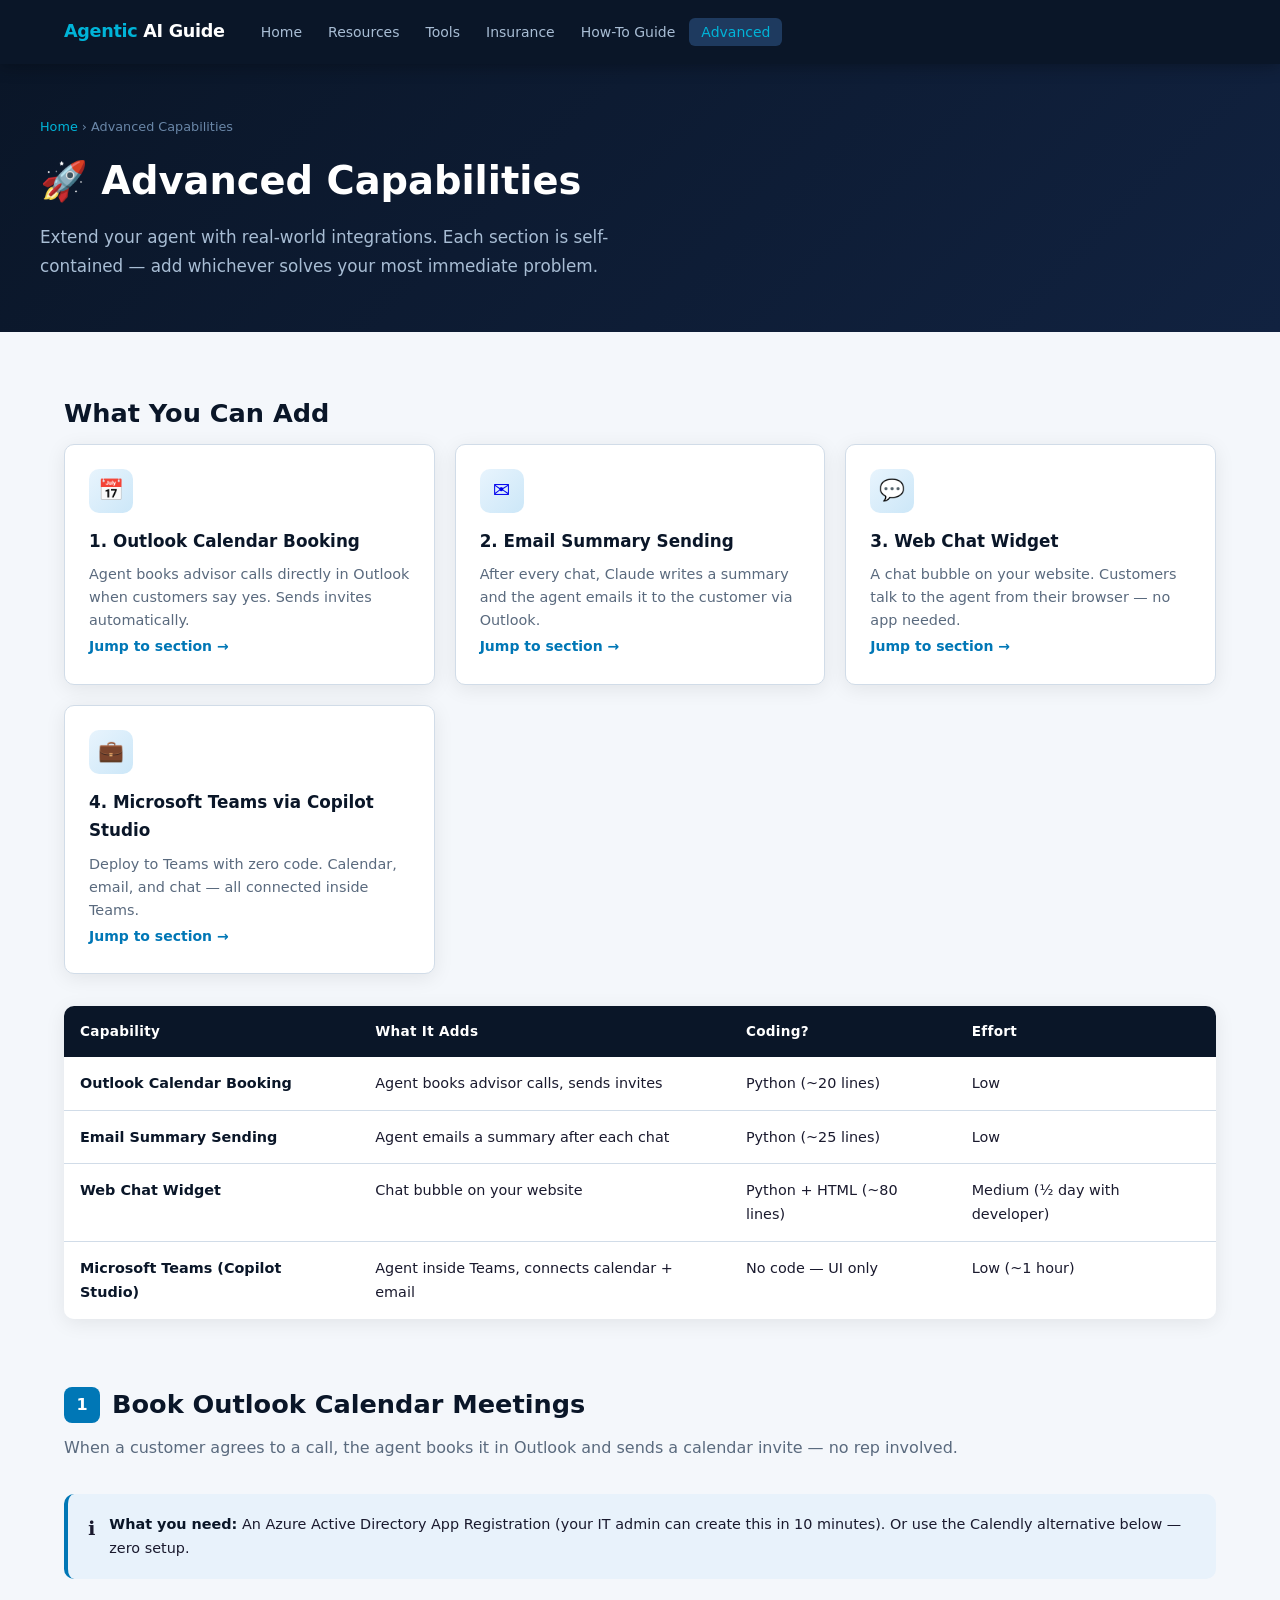
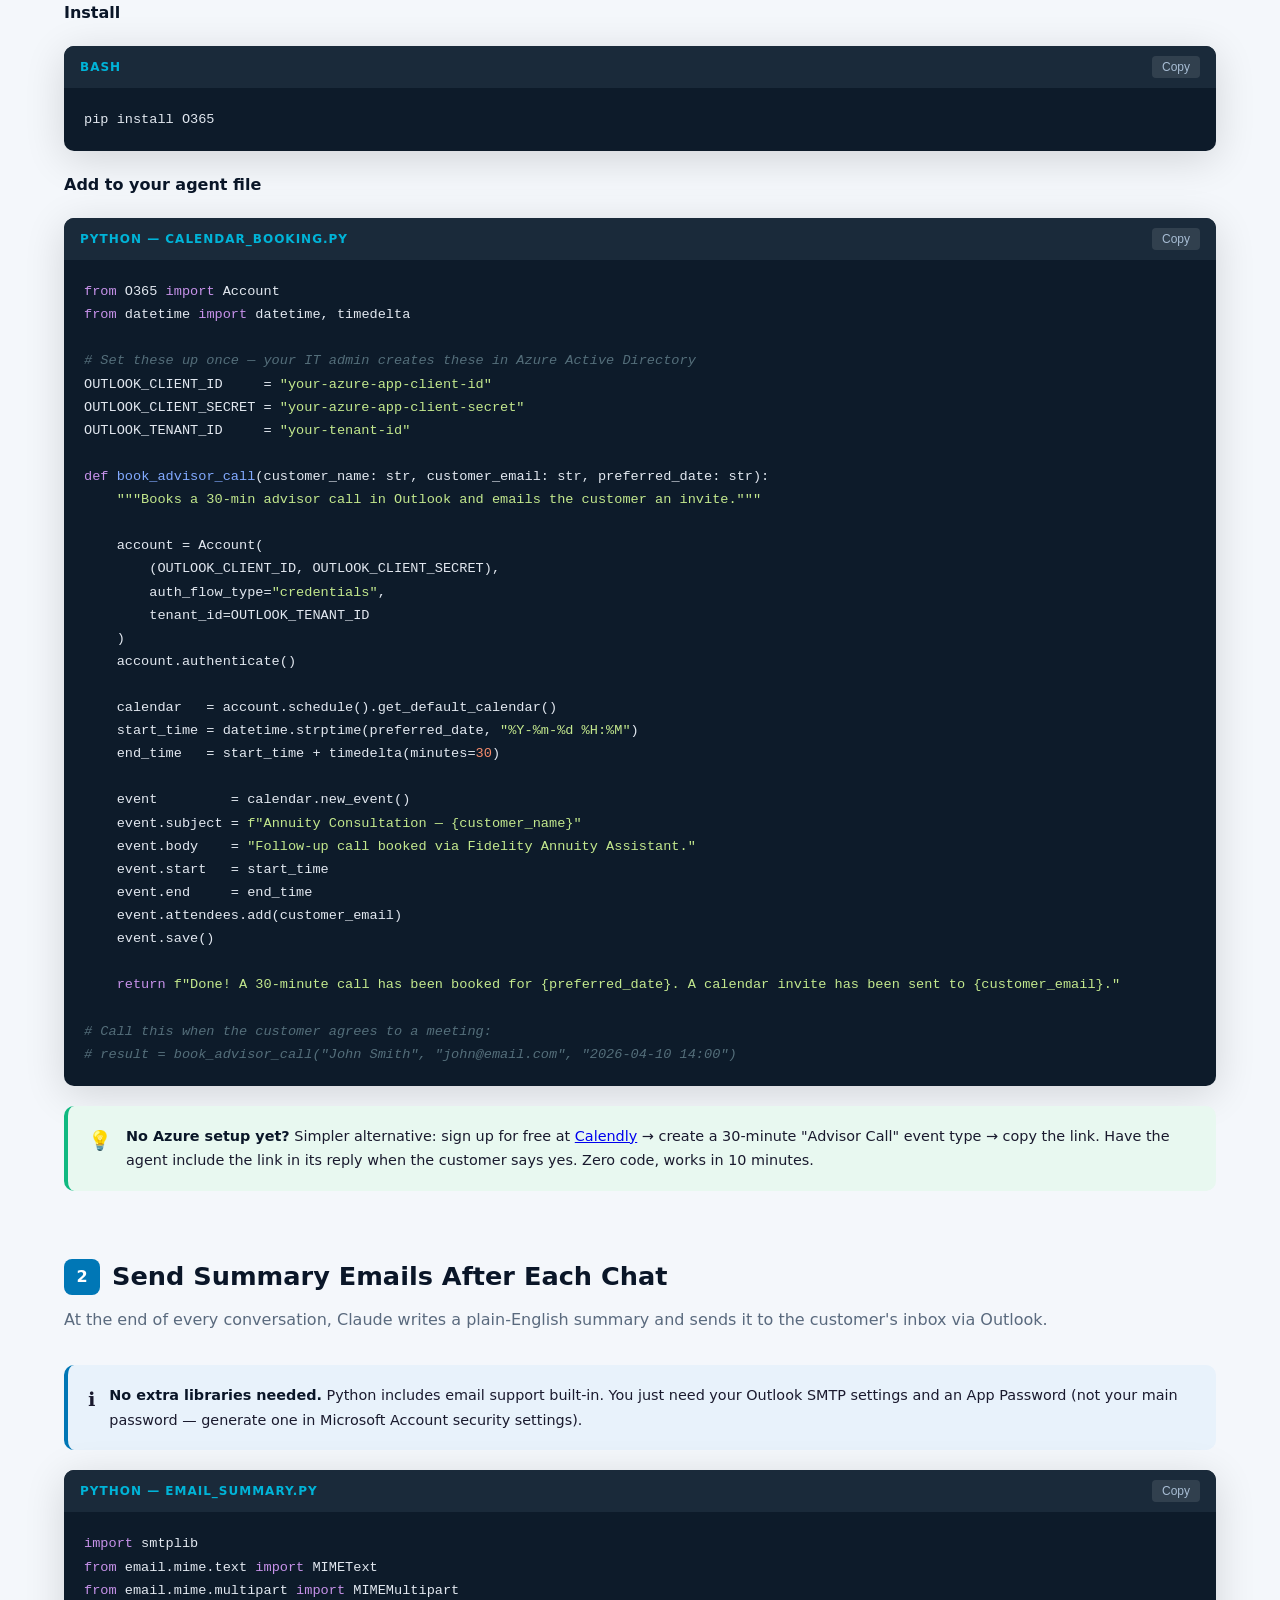
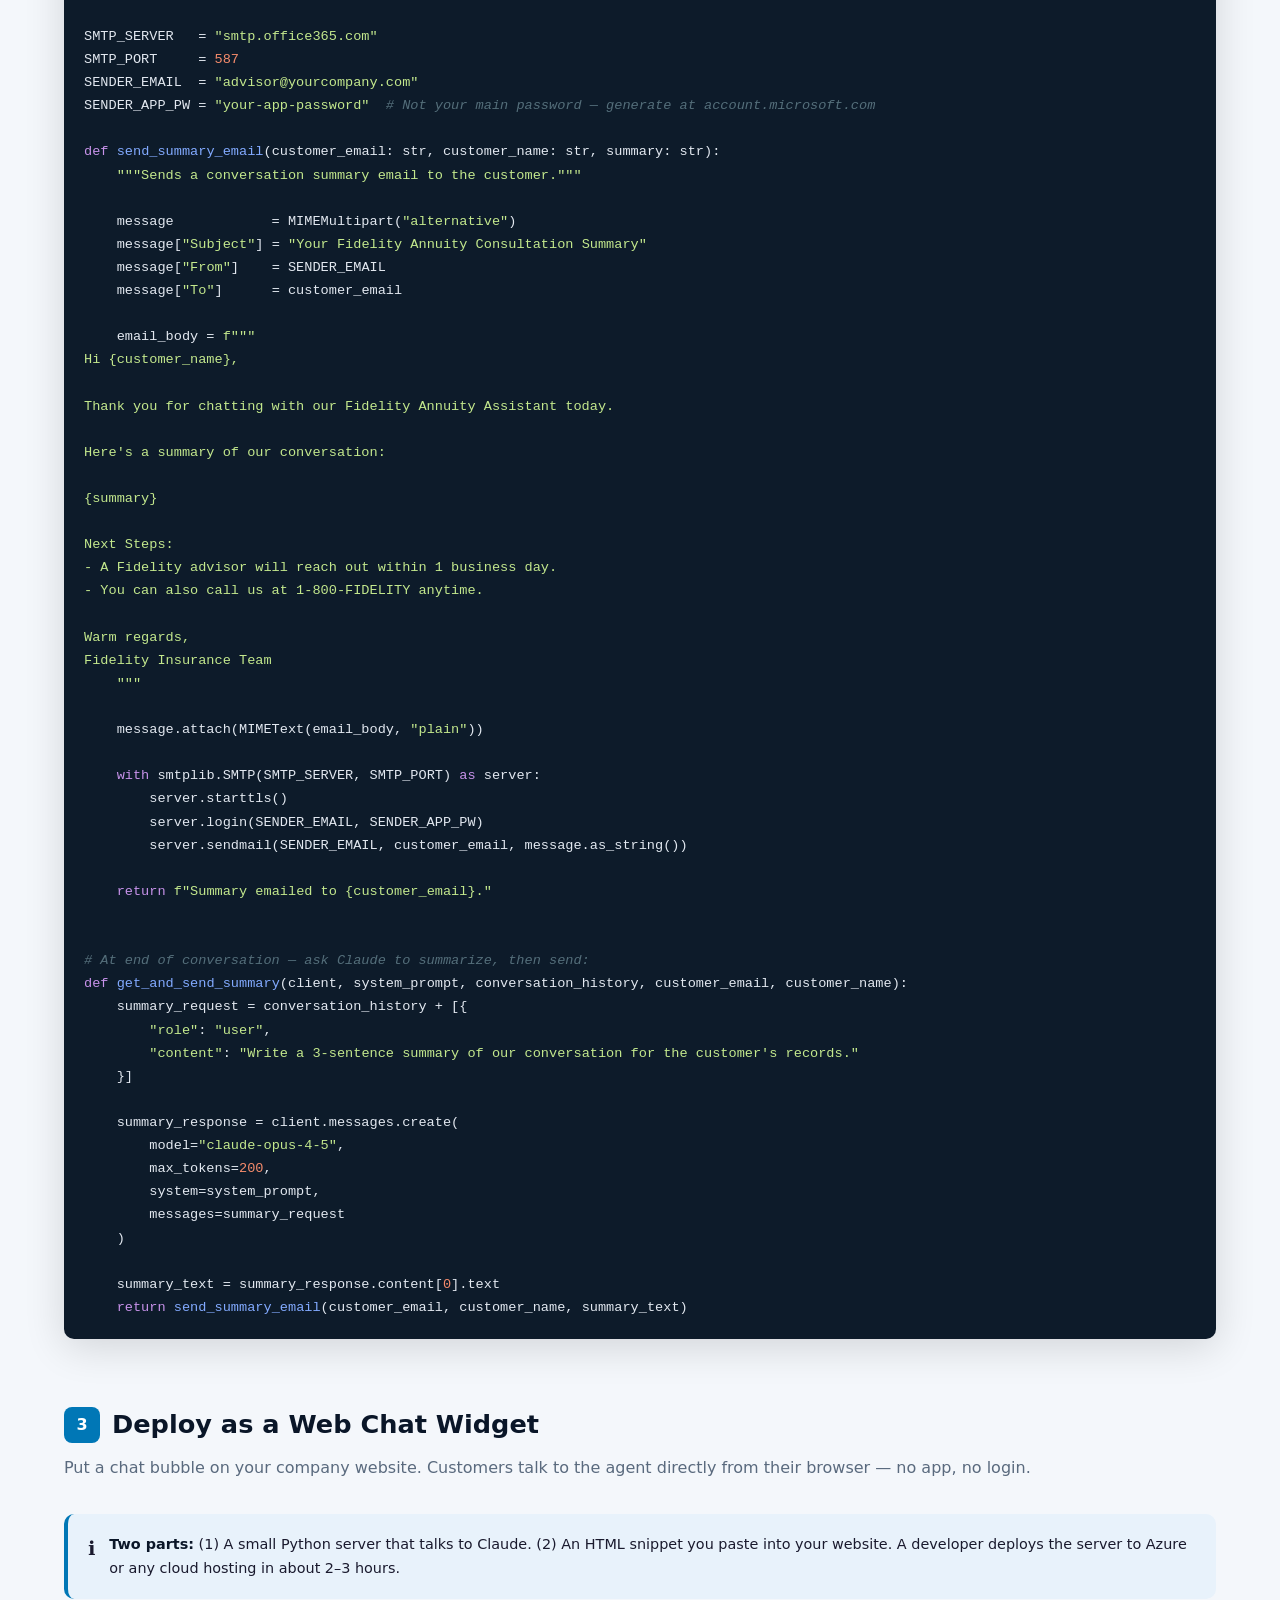
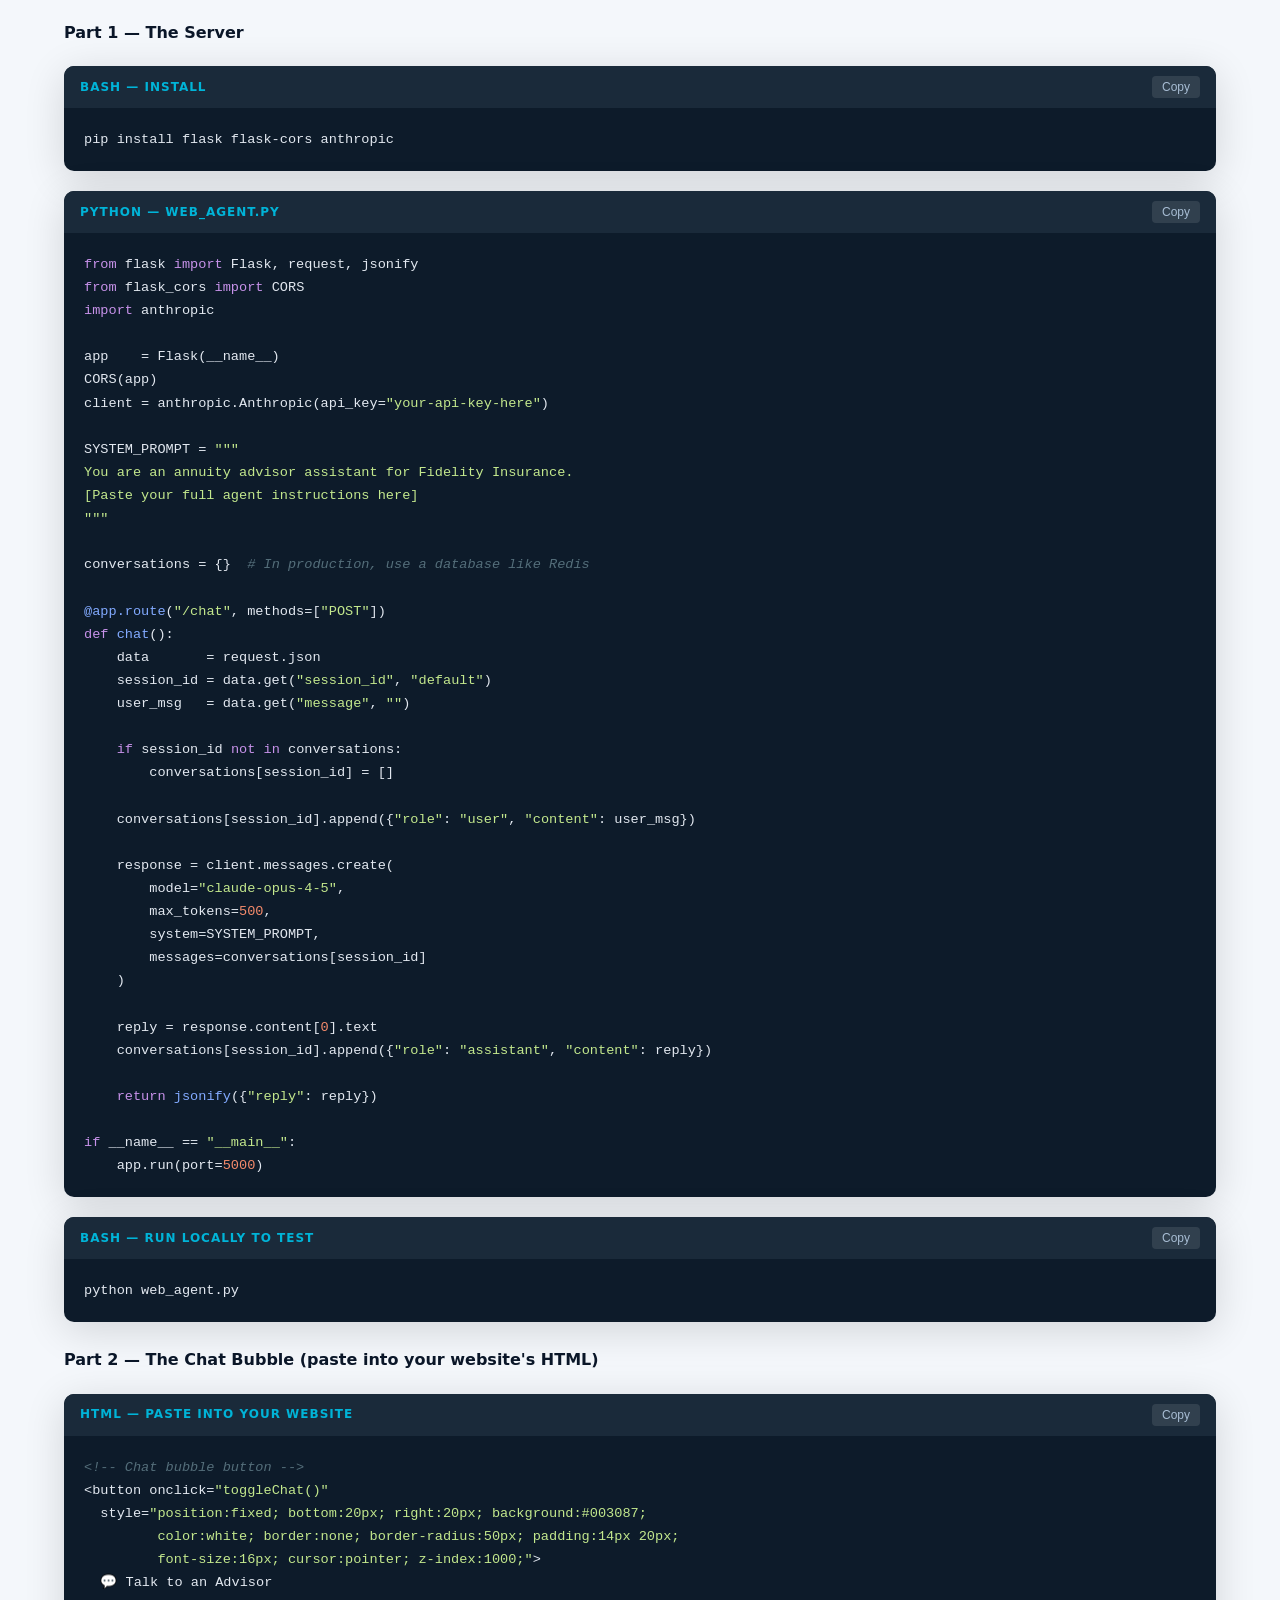
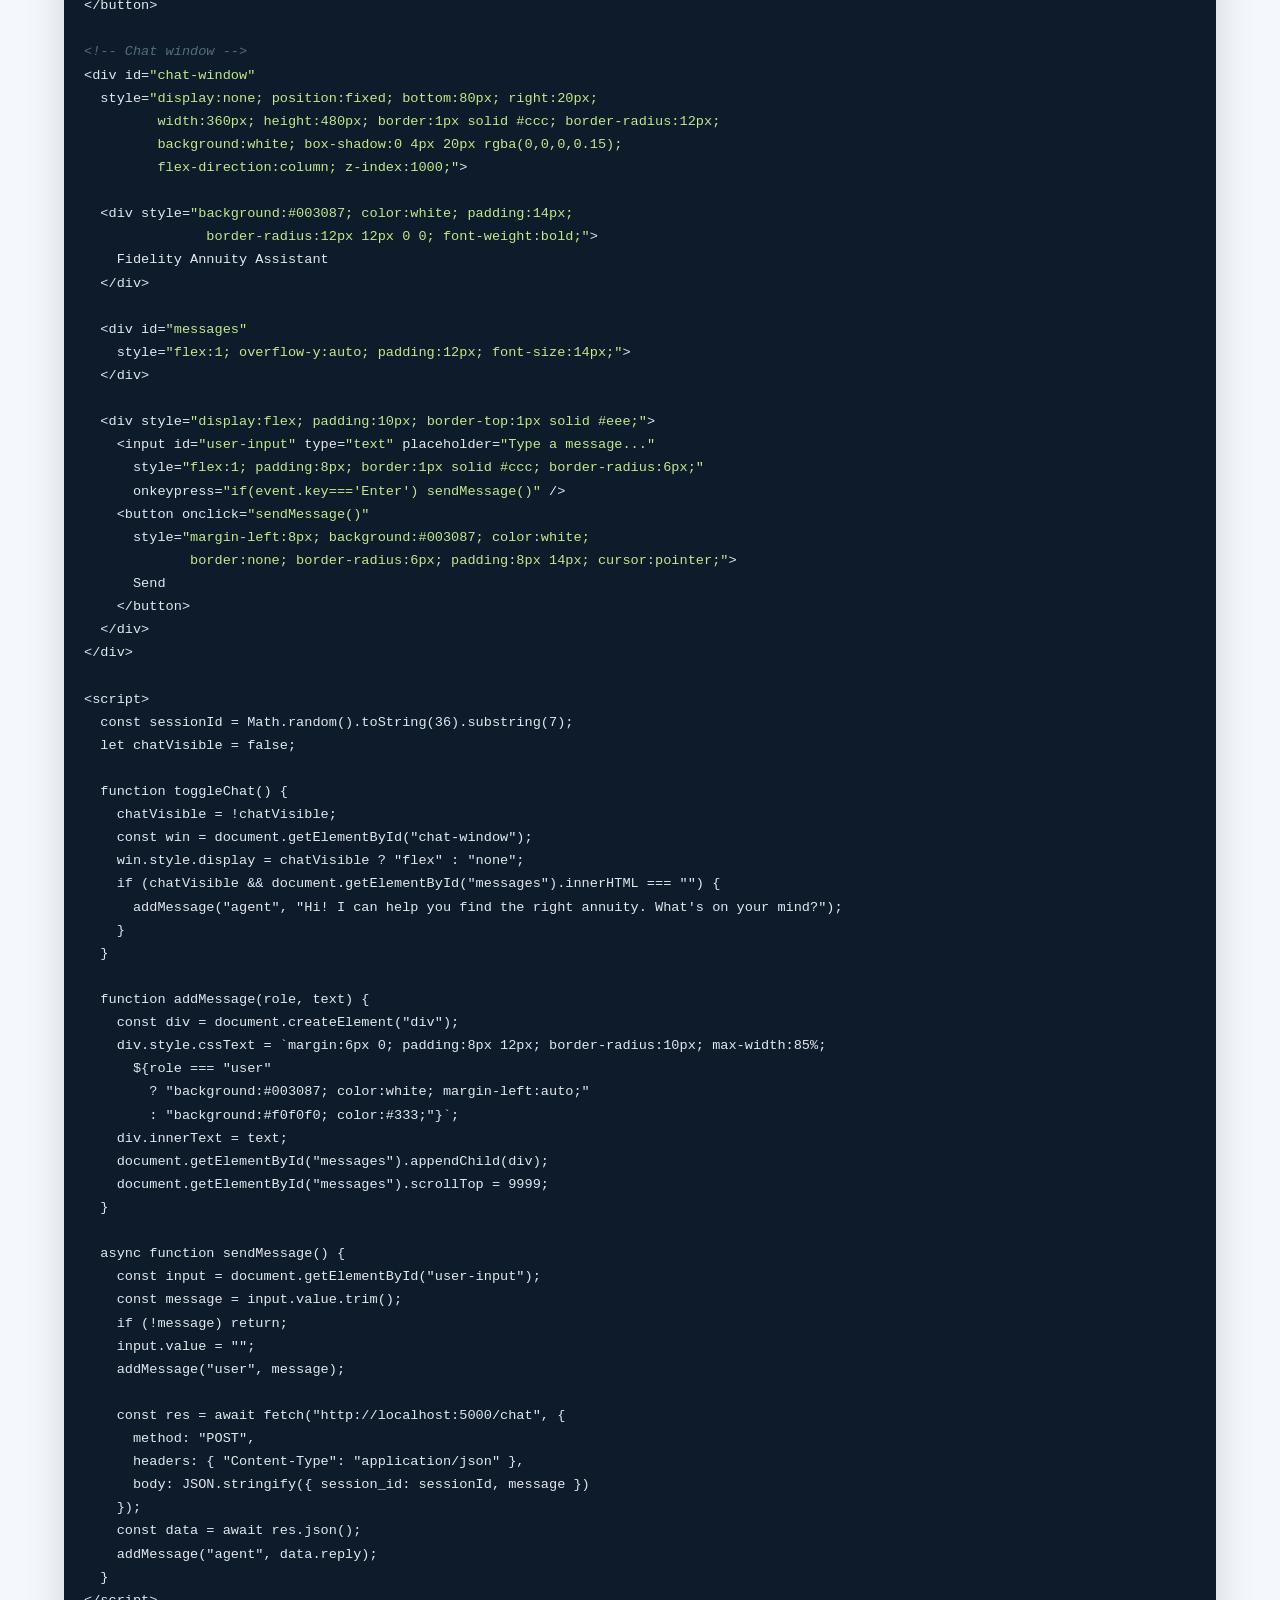
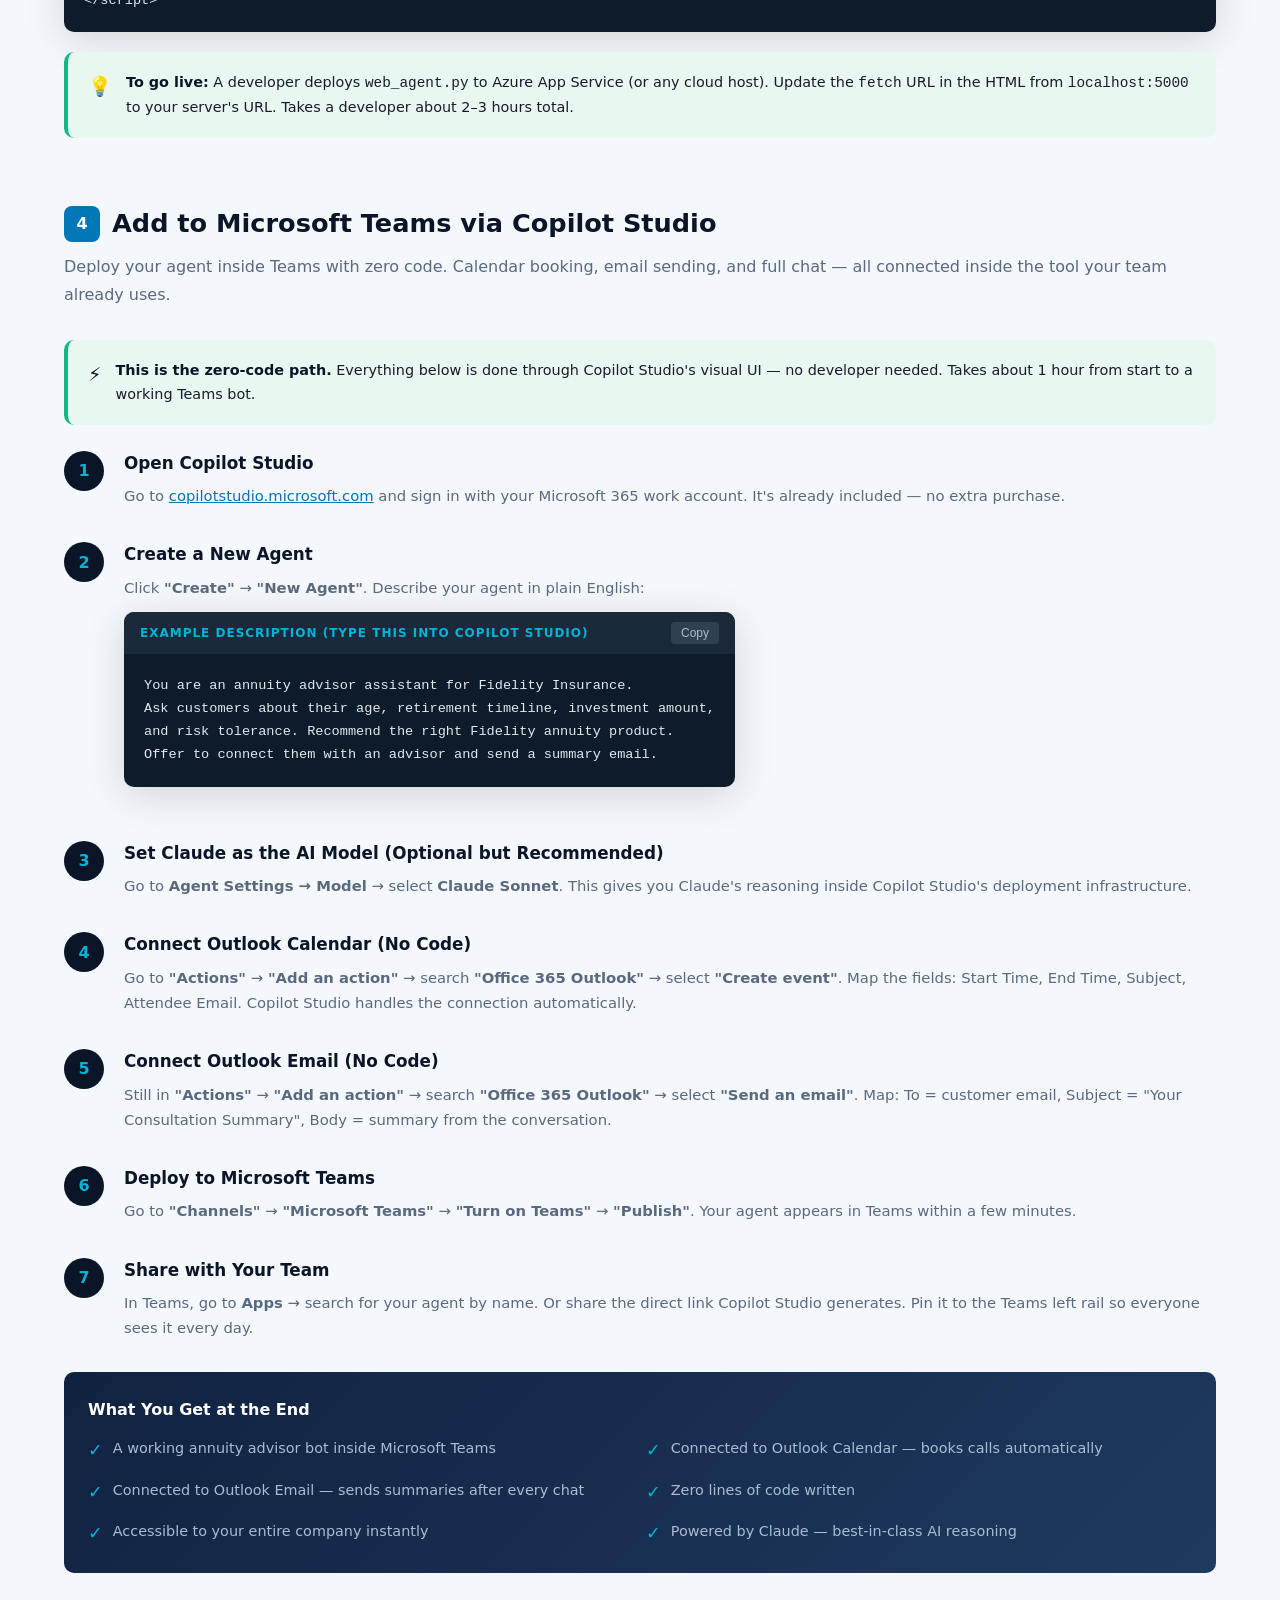
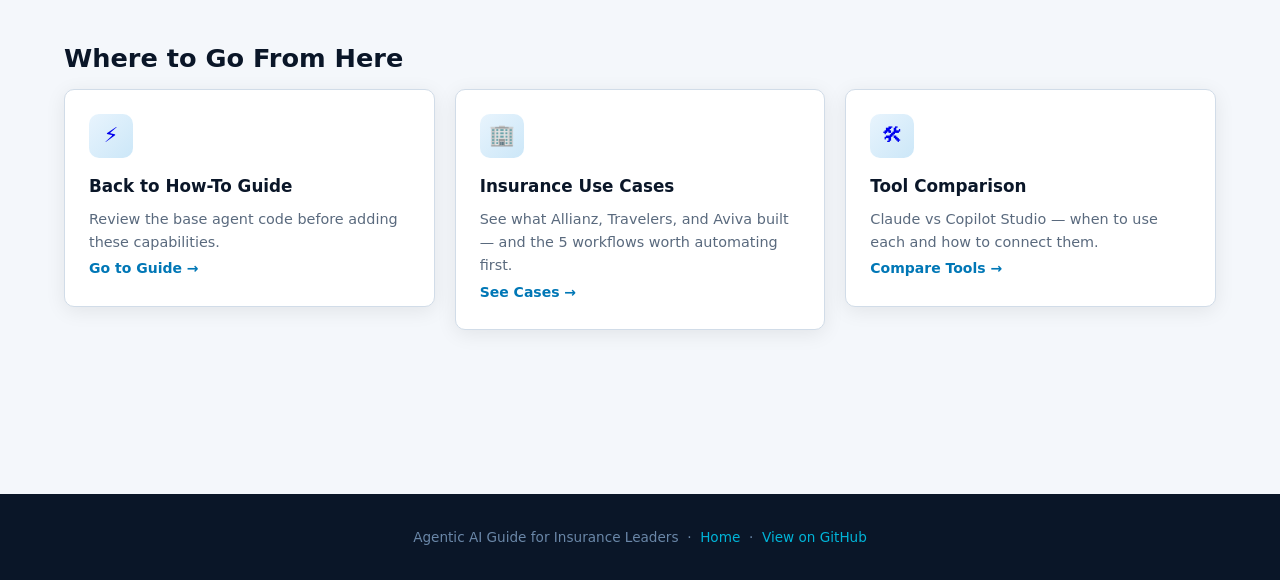
==== capabilities.html @ b66b8249 "Initial commit: Agentic AI Guide website for insurance leaders Full static site with 6 pages coverin" ====
<!DOCTYPE html>
<html lang="en">
<head>
  <meta charset="UTF-8" />
  <meta name="viewport" content="width=device-width, initial-scale=1.0" />
  <title>Advanced Capabilities — Agentic AI Guide</title>
  <link rel="stylesheet" href="css/style.css" />
</head>
<body>

<nav>
  <div class="nav-inner">
    <a class="nav-logo" href="index.html">Agentic <span>AI Guide</span></a>
    <ul class="nav-links">
      <li><a href="index.html">Home</a></li>
      <li><a href="resources.html">Resources</a></li>
      <li><a href="tools.html">Tools</a></li>
      <li><a href="insurance.html">Insurance</a></li>
      <li><a href="howto.html">How-To Guide</a></li>
      <li><a href="capabilities.html" class="active">Advanced</a></li>
    </ul>
  </div>
</nav>

<div class="page-header">
  <div class="page-header-inner">
    <div class="breadcrumb"><a href="index.html">Home</a> › Advanced Capabilities</div>
    <h1>🚀 Advanced Capabilities</h1>
    <p>Extend your agent with real-world integrations. Each section is self-contained — add whichever solves your most immediate problem.</p>
  </div>
</div>

<div class="container">

  <!-- OVERVIEW -->
  <section class="section">
    <div class="section-title">What You Can Add</div>

    <div class="card-grid" style="margin-bottom:32px;">
      <a href="#calendar" style="text-decoration:none;">
        <div class="card">
          <div class="card-icon">📅</div>
          <h3>1. Outlook Calendar Booking</h3>
          <p>Agent books advisor calls directly in Outlook when customers say yes. Sends invites automatically.</p>
          <span style="color:var(--teal-dark); font-size:0.875rem; font-weight:600;">Jump to section →</span>
        </div>
      </a>
      <a href="#email" style="text-decoration:none;">
        <div class="card">
          <div class="card-icon">✉️</div>
          <h3>2. Email Summary Sending</h3>
          <p>After every chat, Claude writes a summary and the agent emails it to the customer via Outlook.</p>
          <span style="color:var(--teal-dark); font-size:0.875rem; font-weight:600;">Jump to section →</span>
        </div>
      </a>
      <a href="#widget" style="text-decoration:none;">
        <div class="card">
          <div class="card-icon">💬</div>
          <h3>3. Web Chat Widget</h3>
          <p>A chat bubble on your website. Customers talk to the agent from their browser — no app needed.</p>
          <span style="color:var(--teal-dark); font-size:0.875rem; font-weight:600;">Jump to section →</span>
        </div>
      </a>
      <a href="#teams" style="text-decoration:none;">
        <div class="card">
          <div class="card-icon">💼</div>
          <h3>4. Microsoft Teams via Copilot Studio</h3>
          <p>Deploy to Teams with zero code. Calendar, email, and chat — all connected inside Teams.</p>
          <span style="color:var(--teal-dark); font-size:0.875rem; font-weight:600;">Jump to section →</span>
        </div>
      </a>
    </div>

    <div class="table-wrap">
      <table>
        <thead>
          <tr><th>Capability</th><th>What It Adds</th><th>Coding?</th><th>Effort</th></tr>
        </thead>
        <tbody>
          <tr>
            <td>Outlook Calendar Booking</td>
            <td>Agent books advisor calls, sends invites</td>
            <td>Python (~20 lines)</td>
            <td>Low</td>
          </tr>
          <tr>
            <td>Email Summary Sending</td>
            <td>Agent emails a summary after each chat</td>
            <td>Python (~25 lines)</td>
            <td>Low</td>
          </tr>
          <tr>
            <td>Web Chat Widget</td>
            <td>Chat bubble on your website</td>
            <td>Python + HTML (~80 lines)</td>
            <td>Medium (½ day with developer)</td>
          </tr>
          <tr>
            <td>Microsoft Teams (Copilot Studio)</td>
            <td>Agent inside Teams, connects calendar + email</td>
            <td>No code — UI only</td>
            <td>Low (~1 hour)</td>
          </tr>
        </tbody>
      </table>
    </div>
  </section>

  <!-- ====================== CALENDAR ====================== -->
  <section class="section" id="calendar">
    <div style="display:flex; align-items:center; gap:12px; margin-bottom:8px;">
      <div style="width:36px; height:36px; background:var(--teal-dark); border-radius:8px; display:flex; align-items:center; justify-content:center; color:white; font-weight:900;">1</div>
      <div class="section-title" style="margin-bottom:0;">Book Outlook Calendar Meetings</div>
    </div>
    <div class="section-subtitle">When a customer agrees to a call, the agent books it in Outlook and sends a calendar invite — no rep involved.</div>

    <div class="callout callout-info">
      <span class="callout-icon">ℹ️</span>
      <p><strong>What you need:</strong> An Azure Active Directory App Registration (your IT admin can create this in 10 minutes). Or use the Calendly alternative below — zero setup.</p>
    </div>

    <h3 style="font-size:1rem; font-weight:700; color:var(--navy); margin:20px 0 12px;">Install</h3>
    <div class="code-block">
      <div class="code-header"><span class="code-lang">bash</span><button class="copy-btn" onclick="copyCode(this)">Copy</button></div>
      <pre><code>pip install O365</code></pre>
    </div>

    <h3 style="font-size:1rem; font-weight:700; color:var(--navy); margin:20px 0 12px;">Add to your agent file</h3>
    <div class="code-block">
      <div class="code-header"><span class="code-lang">python — calendar_booking.py</span><button class="copy-btn" onclick="copyCode(this)">Copy</button></div>
      <pre><code><span class="kw">from</span> O365 <span class="kw">import</span> Account
<span class="kw">from</span> datetime <span class="kw">import</span> datetime, timedelta

<span class="cm"># Set these up once — your IT admin creates these in Azure Active Directory</span>
OUTLOOK_CLIENT_ID     = <span class="str">"your-azure-app-client-id"</span>
OUTLOOK_CLIENT_SECRET = <span class="str">"your-azure-app-client-secret"</span>
OUTLOOK_TENANT_ID     = <span class="str">"your-tenant-id"</span>

<span class="kw">def</span> <span class="fn">book_advisor_call</span>(customer_name: str, customer_email: str, preferred_date: str):
    <span class="str">"""Books a 30-min advisor call in Outlook and emails the customer an invite."""</span>

    account = Account(
        (OUTLOOK_CLIENT_ID, OUTLOOK_CLIENT_SECRET),
        auth_flow_type=<span class="str">"credentials"</span>,
        tenant_id=OUTLOOK_TENANT_ID
    )
    account.authenticate()

    calendar   = account.schedule().get_default_calendar()
    start_time = datetime.strptime(preferred_date, <span class="str">"%Y-%m-%d %H:%M"</span>)
    end_time   = start_time + timedelta(minutes=<span class="num">30</span>)

    event         = calendar.new_event()
    event.subject = <span class="str">f"Annuity Consultation — {customer_name}"</span>
    event.body    = <span class="str">"Follow-up call booked via Fidelity Annuity Assistant."</span>
    event.start   = start_time
    event.end     = end_time
    event.attendees.add(customer_email)
    event.save()

    <span class="kw">return</span> <span class="str">f"Done! A 30-minute call has been booked for {preferred_date}. A calendar invite has been sent to {customer_email}."</span>

<span class="cm"># Call this when the customer agrees to a meeting:</span>
<span class="cm"># result = book_advisor_call("John Smith", "john@email.com", "2026-04-10 14:00")</span></code></pre>
    </div>

    <div class="callout callout-tip">
      <span class="callout-icon">💡</span>
      <p><strong>No Azure setup yet?</strong> Simpler alternative: sign up for free at <a href="https://calendly.com" target="_blank">Calendly</a> → create a 30-minute "Advisor Call" event type → copy the link. Have the agent include the link in its reply when the customer says yes. Zero code, works in 10 minutes.</p>
    </div>
  </section>

  <!-- ====================== EMAIL ====================== -->
  <section class="section" id="email">
    <div style="display:flex; align-items:center; gap:12px; margin-bottom:8px;">
      <div style="width:36px; height:36px; background:var(--teal-dark); border-radius:8px; display:flex; align-items:center; justify-content:center; color:white; font-weight:900;">2</div>
      <div class="section-title" style="margin-bottom:0;">Send Summary Emails After Each Chat</div>
    </div>
    <div class="section-subtitle">At the end of every conversation, Claude writes a plain-English summary and sends it to the customer's inbox via Outlook.</div>

    <div class="callout callout-info">
      <span class="callout-icon">ℹ️</span>
      <p><strong>No extra libraries needed.</strong> Python includes email support built-in. You just need your Outlook SMTP settings and an App Password (not your main password — generate one in Microsoft Account security settings).</p>
    </div>

    <div class="code-block">
      <div class="code-header"><span class="code-lang">python — email_summary.py</span><button class="copy-btn" onclick="copyCode(this)">Copy</button></div>
      <pre><code><span class="kw">import</span> smtplib
<span class="kw">from</span> email.mime.text <span class="kw">import</span> MIMEText
<span class="kw">from</span> email.mime.multipart <span class="kw">import</span> MIMEMultipart

SMTP_SERVER   = <span class="str">"smtp.office365.com"</span>
SMTP_PORT     = <span class="num">587</span>
SENDER_EMAIL  = <span class="str">"advisor@yourcompany.com"</span>
SENDER_APP_PW = <span class="str">"your-app-password"</span>  <span class="cm"># Not your main password — generate at account.microsoft.com</span>

<span class="kw">def</span> <span class="fn">send_summary_email</span>(customer_email: str, customer_name: str, summary: str):
    <span class="str">"""Sends a conversation summary email to the customer."""</span>

    message            = MIMEMultipart(<span class="str">"alternative"</span>)
    message[<span class="str">"Subject"</span>] = <span class="str">"Your Fidelity Annuity Consultation Summary"</span>
    message[<span class="str">"From"</span>]    = SENDER_EMAIL
    message[<span class="str">"To"</span>]      = customer_email

    email_body = <span class="str">f"""
Hi {customer_name},

Thank you for chatting with our Fidelity Annuity Assistant today.

Here's a summary of our conversation:

{summary}

Next Steps:
- A Fidelity advisor will reach out within 1 business day.
- You can also call us at 1-800-FIDELITY anytime.

Warm regards,
Fidelity Insurance Team
    """</span>

    message.attach(MIMEText(email_body, <span class="str">"plain"</span>))

    <span class="kw">with</span> smtplib.SMTP(SMTP_SERVER, SMTP_PORT) <span class="kw">as</span> server:
        server.starttls()
        server.login(SENDER_EMAIL, SENDER_APP_PW)
        server.sendmail(SENDER_EMAIL, customer_email, message.as_string())

    <span class="kw">return</span> <span class="str">f"Summary emailed to {customer_email}."</span>


<span class="cm"># At end of conversation — ask Claude to summarize, then send:</span>
<span class="kw">def</span> <span class="fn">get_and_send_summary</span>(client, system_prompt, conversation_history, customer_email, customer_name):
    summary_request = conversation_history + [{
        <span class="str">"role"</span>: <span class="str">"user"</span>,
        <span class="str">"content"</span>: <span class="str">"Write a 3-sentence summary of our conversation for the customer's records."</span>
    }]

    summary_response = client.messages.create(
        model=<span class="str">"claude-opus-4-5"</span>,
        max_tokens=<span class="num">200</span>,
        system=system_prompt,
        messages=summary_request
    )

    summary_text = summary_response.content[<span class="num">0</span>].text
    <span class="kw">return</span> <span class="fn">send_summary_email</span>(customer_email, customer_name, summary_text)</code></pre>
    </div>
  </section>

  <!-- ====================== WEB WIDGET ====================== -->
  <section class="section" id="widget">
    <div style="display:flex; align-items:center; gap:12px; margin-bottom:8px;">
      <div style="width:36px; height:36px; background:var(--teal-dark); border-radius:8px; display:flex; align-items:center; justify-content:center; color:white; font-weight:900;">3</div>
      <div class="section-title" style="margin-bottom:0;">Deploy as a Web Chat Widget</div>
    </div>
    <div class="section-subtitle">Put a chat bubble on your company website. Customers talk to the agent directly from their browser — no app, no login.</div>

    <div class="callout callout-info">
      <span class="callout-icon">ℹ️</span>
      <p><strong>Two parts:</strong> (1) A small Python server that talks to Claude. (2) An HTML snippet you paste into your website. A developer deploys the server to Azure or any cloud hosting in about 2–3 hours.</p>
    </div>

    <h3 style="font-size:1rem; font-weight:700; color:var(--navy); margin:20px 0 12px;">Part 1 — The Server</h3>
    <div class="code-block">
      <div class="code-header"><span class="code-lang">bash — Install</span><button class="copy-btn" onclick="copyCode(this)">Copy</button></div>
      <pre><code>pip install flask flask-cors anthropic</code></pre>
    </div>

    <div class="code-block">
      <div class="code-header"><span class="code-lang">python — web_agent.py</span><button class="copy-btn" onclick="copyCode(this)">Copy</button></div>
      <pre><code><span class="kw">from</span> flask <span class="kw">import</span> Flask, request, jsonify
<span class="kw">from</span> flask_cors <span class="kw">import</span> CORS
<span class="kw">import</span> anthropic

app    = Flask(__name__)
CORS(app)
client = anthropic.Anthropic(api_key=<span class="str">"your-api-key-here"</span>)

SYSTEM_PROMPT = <span class="str">"""
You are an annuity advisor assistant for Fidelity Insurance.
[Paste your full agent instructions here]
"""</span>

conversations = {}  <span class="cm"># In production, use a database like Redis</span>

<span class="fn">@app.route</span>(<span class="str">"/chat"</span>, methods=[<span class="str">"POST"</span>])
<span class="kw">def</span> <span class="fn">chat</span>():
    data       = request.json
    session_id = data.get(<span class="str">"session_id"</span>, <span class="str">"default"</span>)
    user_msg   = data.get(<span class="str">"message"</span>, <span class="str">""</span>)

    <span class="kw">if</span> session_id <span class="kw">not in</span> conversations:
        conversations[session_id] = []

    conversations[session_id].append({<span class="str">"role"</span>: <span class="str">"user"</span>, <span class="str">"content"</span>: user_msg})

    response = client.messages.create(
        model=<span class="str">"claude-opus-4-5"</span>,
        max_tokens=<span class="num">500</span>,
        system=SYSTEM_PROMPT,
        messages=conversations[session_id]
    )

    reply = response.content[<span class="num">0</span>].text
    conversations[session_id].append({<span class="str">"role"</span>: <span class="str">"assistant"</span>, <span class="str">"content"</span>: reply})

    <span class="kw">return</span> <span class="fn">jsonify</span>({<span class="str">"reply"</span>: reply})

<span class="kw">if</span> __name__ == <span class="str">"__main__"</span>:
    app.run(port=<span class="num">5000</span>)</code></pre>
    </div>

    <div class="code-block">
      <div class="code-header"><span class="code-lang">bash — Run locally to test</span><button class="copy-btn" onclick="copyCode(this)">Copy</button></div>
      <pre><code>python web_agent.py</code></pre>
    </div>

    <h3 style="font-size:1rem; font-weight:700; color:var(--navy); margin:24px 0 12px;">Part 2 — The Chat Bubble (paste into your website's HTML)</h3>
    <div class="code-block">
      <div class="code-header"><span class="code-lang">html — paste into your website</span><button class="copy-btn" onclick="copyCode(this)">Copy</button></div>
      <pre><code><span class="cm">&lt;!-- Chat bubble button --&gt;</span>
&lt;button onclick=<span class="str">"toggleChat()"</span>
  style=<span class="str">"position:fixed; bottom:20px; right:20px; background:#003087;
         color:white; border:none; border-radius:50px; padding:14px 20px;
         font-size:16px; cursor:pointer; z-index:1000;"</span>&gt;
  💬 Talk to an Advisor
&lt;/button&gt;

<span class="cm">&lt;!-- Chat window --&gt;</span>
&lt;div id=<span class="str">"chat-window"</span>
  style=<span class="str">"display:none; position:fixed; bottom:80px; right:20px;
         width:360px; height:480px; border:1px solid #ccc; border-radius:12px;
         background:white; box-shadow:0 4px 20px rgba(0,0,0,0.15);
         flex-direction:column; z-index:1000;"</span>&gt;

  &lt;div style=<span class="str">"background:#003087; color:white; padding:14px;
               border-radius:12px 12px 0 0; font-weight:bold;"</span>&gt;
    Fidelity Annuity Assistant
  &lt;/div&gt;

  &lt;div id=<span class="str">"messages"</span>
    style=<span class="str">"flex:1; overflow-y:auto; padding:12px; font-size:14px;"</span>&gt;
  &lt;/div&gt;

  &lt;div style=<span class="str">"display:flex; padding:10px; border-top:1px solid #eee;"</span>&gt;
    &lt;input id=<span class="str">"user-input"</span> type=<span class="str">"text"</span> placeholder=<span class="str">"Type a message..."</span>
      style=<span class="str">"flex:1; padding:8px; border:1px solid #ccc; border-radius:6px;"</span>
      onkeypress=<span class="str">"if(event.key==='Enter') sendMessage()"</span> /&gt;
    &lt;button onclick=<span class="str">"sendMessage()"</span>
      style=<span class="str">"margin-left:8px; background:#003087; color:white;
             border:none; border-radius:6px; padding:8px 14px; cursor:pointer;"</span>&gt;
      Send
    &lt;/button&gt;
  &lt;/div&gt;
&lt;/div&gt;

&lt;script&gt;
  const sessionId = Math.random().toString(36).substring(7);
  let chatVisible = false;

  function toggleChat() {
    chatVisible = !chatVisible;
    const win = document.getElementById("chat-window");
    win.style.display = chatVisible ? "flex" : "none";
    if (chatVisible &amp;&amp; document.getElementById("messages").innerHTML === "") {
      addMessage("agent", "Hi! I can help you find the right annuity. What's on your mind?");
    }
  }

  function addMessage(role, text) {
    const div = document.createElement("div");
    div.style.cssText = `margin:6px 0; padding:8px 12px; border-radius:10px; max-width:85%;
      ${role === "user"
        ? "background:#003087; color:white; margin-left:auto;"
        : "background:#f0f0f0; color:#333;"}`;
    div.innerText = text;
    document.getElementById("messages").appendChild(div);
    document.getElementById("messages").scrollTop = 9999;
  }

  async function sendMessage() {
    const input = document.getElementById("user-input");
    const message = input.value.trim();
    if (!message) return;
    input.value = "";
    addMessage("user", message);

    const res = await fetch("http://localhost:5000/chat", {
      method: "POST",
      headers: { "Content-Type": "application/json" },
      body: JSON.stringify({ session_id: sessionId, message })
    });
    const data = await res.json();
    addMessage("agent", data.reply);
  }
&lt;/script&gt;</code></pre>
    </div>

    <div class="callout callout-tip">
      <span class="callout-icon">💡</span>
      <p><strong>To go live:</strong> A developer deploys <code>web_agent.py</code> to Azure App Service (or any cloud host). Update the <code>fetch</code> URL in the HTML from <code>localhost:5000</code> to your server's URL. Takes a developer about 2–3 hours total.</p>
    </div>
  </section>

  <!-- ====================== TEAMS ====================== -->
  <section class="section" id="teams">
    <div style="display:flex; align-items:center; gap:12px; margin-bottom:8px;">
      <div style="width:36px; height:36px; background:var(--teal-dark); border-radius:8px; display:flex; align-items:center; justify-content:center; color:white; font-weight:900;">4</div>
      <div class="section-title" style="margin-bottom:0;">Add to Microsoft Teams via Copilot Studio</div>
    </div>
    <div class="section-subtitle">Deploy your agent inside Teams with zero code. Calendar booking, email sending, and full chat — all connected inside the tool your team already uses.</div>

    <div class="callout callout-tip">
      <span class="callout-icon">⚡</span>
      <p><strong>This is the zero-code path.</strong> Everything below is done through Copilot Studio's visual UI — no developer needed. Takes about 1 hour from start to a working Teams bot.</p>
    </div>

    <ol class="steps" style="margin-top:24px;">
      <li class="step">
        <div class="step-num">1</div>
        <div class="step-content">
          <h3>Open Copilot Studio</h3>
          <p>Go to <a href="https://copilotstudio.microsoft.com" target="_blank">copilotstudio.microsoft.com</a> and sign in with your Microsoft 365 work account. It's already included — no extra purchase.</p>
        </div>
      </li>
      <li class="step">
        <div class="step-num">2</div>
        <div class="step-content">
          <h3>Create a New Agent</h3>
          <p>Click <strong>"Create"</strong> → <strong>"New Agent"</strong>. Describe your agent in plain English:</p>
          <div class="code-block" style="margin-top:12px;">
            <div class="code-header"><span class="code-lang">Example description (type this into Copilot Studio)</span><button class="copy-btn" onclick="copyCode(this)">Copy</button></div>
            <pre><code>You are an annuity advisor assistant for Fidelity Insurance.
Ask customers about their age, retirement timeline, investment amount,
and risk tolerance. Recommend the right Fidelity annuity product.
Offer to connect them with an advisor and send a summary email.</code></pre>
          </div>
        </div>
      </li>
      <li class="step">
        <div class="step-num">3</div>
        <div class="step-content">
          <h3>Set Claude as the AI Model (Optional but Recommended)</h3>
          <p>Go to <strong>Agent Settings → Model</strong> → select <strong>Claude Sonnet</strong>. This gives you Claude's reasoning inside Copilot Studio's deployment infrastructure.</p>
        </div>
      </li>
      <li class="step">
        <div class="step-num">4</div>
        <div class="step-content">
          <h3>Connect Outlook Calendar (No Code)</h3>
          <p>Go to <strong>"Actions"</strong> → <strong>"Add an action"</strong> → search <strong>"Office 365 Outlook"</strong> → select <strong>"Create event"</strong>. Map the fields: Start Time, End Time, Subject, Attendee Email. Copilot Studio handles the connection automatically.</p>
        </div>
      </li>
      <li class="step">
        <div class="step-num">5</div>
        <div class="step-content">
          <h3>Connect Outlook Email (No Code)</h3>
          <p>Still in <strong>"Actions"</strong> → <strong>"Add an action"</strong> → search <strong>"Office 365 Outlook"</strong> → select <strong>"Send an email"</strong>. Map: To = customer email, Subject = "Your Consultation Summary", Body = summary from the conversation.</p>
        </div>
      </li>
      <li class="step">
        <div class="step-num">6</div>
        <div class="step-content">
          <h3>Deploy to Microsoft Teams</h3>
          <p>Go to <strong>"Channels"</strong> → <strong>"Microsoft Teams"</strong> → <strong>"Turn on Teams"</strong> → <strong>"Publish"</strong>. Your agent appears in Teams within a few minutes.</p>
        </div>
      </li>
      <li class="step">
        <div class="step-num">7</div>
        <div class="step-content">
          <h3>Share with Your Team</h3>
          <p>In Teams, go to <strong>Apps</strong> → search for your agent by name. Or share the direct link Copilot Studio generates. Pin it to the Teams left rail so everyone sees it every day.</p>
        </div>
      </li>
    </ol>

    <div style="background:linear-gradient(135deg, var(--navy-mid), var(--navy-light)); border-radius:var(--radius); padding:24px; color:white; margin-top:24px;">
      <h3 style="font-size:1rem; font-weight:700; margin-bottom:12px;">What You Get at the End</h3>
      <div style="display:grid; grid-template-columns:1fr 1fr; gap:12px;">
        <div style="display:flex; gap:10px; align-items:flex-start;">
          <span style="color:var(--teal); font-size:1.1rem;">✓</span>
          <span style="font-size:0.9rem; color:#a8bdd4;">A working annuity advisor bot inside Microsoft Teams</span>
        </div>
        <div style="display:flex; gap:10px; align-items:flex-start;">
          <span style="color:var(--teal); font-size:1.1rem;">✓</span>
          <span style="font-size:0.9rem; color:#a8bdd4;">Connected to Outlook Calendar — books calls automatically</span>
        </div>
        <div style="display:flex; gap:10px; align-items:flex-start;">
          <span style="color:var(--teal); font-size:1.1rem;">✓</span>
          <span style="font-size:0.9rem; color:#a8bdd4;">Connected to Outlook Email — sends summaries after every chat</span>
        </div>
        <div style="display:flex; gap:10px; align-items:flex-start;">
          <span style="color:var(--teal); font-size:1.1rem;">✓</span>
          <span style="font-size:0.9rem; color:#a8bdd4;">Zero lines of code written</span>
        </div>
        <div style="display:flex; gap:10px; align-items:flex-start;">
          <span style="color:var(--teal); font-size:1.1rem;">✓</span>
          <span style="font-size:0.9rem; color:#a8bdd4;">Accessible to your entire company instantly</span>
        </div>
        <div style="display:flex; gap:10px; align-items:flex-start;">
          <span style="color:var(--teal); font-size:1.1rem;">✓</span>
          <span style="font-size:0.9rem; color:#a8bdd4;">Powered by Claude — best-in-class AI reasoning</span>
        </div>
      </div>
    </div>
  </section>

  <!-- NEXT STEPS -->
  <section class="section">
    <div class="section-title">Where to Go From Here</div>
    <div class="card-grid">
      <a href="howto.html" style="text-decoration:none;">
        <div class="card">
          <div class="card-icon">⚡</div>
          <h3>Back to How-To Guide</h3>
          <p>Review the base agent code before adding these capabilities.</p>
          <span style="color:var(--teal-dark); font-size:0.875rem; font-weight:600;">Go to Guide →</span>
        </div>
      </a>
      <a href="insurance.html" style="text-decoration:none;">
        <div class="card">
          <div class="card-icon">🏢</div>
          <h3>Insurance Use Cases</h3>
          <p>See what Allianz, Travelers, and Aviva built — and the 5 workflows worth automating first.</p>
          <span style="color:var(--teal-dark); font-size:0.875rem; font-weight:600;">See Cases →</span>
        </div>
      </a>
      <a href="tools.html" style="text-decoration:none;">
        <div class="card">
          <div class="card-icon">🛠</div>
          <h3>Tool Comparison</h3>
          <p>Claude vs Copilot Studio — when to use each and how to connect them.</p>
          <span style="color:var(--teal-dark); font-size:0.875rem; font-weight:600;">Compare Tools →</span>
        </div>
      </a>
    </div>
  </section>

</div>

<footer>
  <p>Agentic AI Guide for Insurance Leaders &nbsp;·&nbsp; <a href="index.html">Home</a> &nbsp;·&nbsp; <a href="https://github.com" target="_blank">View on GitHub</a></p>
</footer>

<script src="js/main.js"></script>
</body>
</html>
---- css/style.css ----
/* ============================================================
   AGENTIC AI GUIDE — Shared Styles
   ============================================================ */

:root {
  --navy:       #0a1628;
  --navy-mid:   #112240;
  --navy-light: #1e3a5f;
  --teal:       #00b4d8;
  --teal-light: #90e0ef;
  --teal-dark:  #0077b6;
  --white:      #ffffff;
  --off-white:  #f4f7fb;
  --text:       #1a1a2e;
  --text-muted: #5a6a7e;
  --border:     #d1dce8;
  --card-bg:    #ffffff;
  --code-bg:    #0d1b2a;
  --success:    #10b981;
  --warning:    #f59e0b;
  --radius:     10px;
  --shadow:     0 4px 20px rgba(0,0,0,0.08);
  --shadow-lg:  0 8px 40px rgba(0,0,0,0.14);
}

* { margin: 0; padding: 0; box-sizing: border-box; }

html { scroll-behavior: smooth; }

body {
  font-family: 'Segoe UI', system-ui, -apple-system, sans-serif;
  background: var(--off-white);
  color: var(--text);
  line-height: 1.7;
}

/* ---- NAV ---- */
nav {
  background: var(--navy);
  position: sticky;
  top: 0;
  z-index: 100;
  box-shadow: 0 2px 16px rgba(0,0,0,0.3);
}

.nav-inner {
  max-width: 1200px;
  margin: 0 auto;
  padding: 0 24px;
  display: flex;
  align-items: center;
  gap: 8px;
  height: 64px;
}

.nav-logo {
  font-size: 1.1rem;
  font-weight: 700;
  color: var(--teal);
  text-decoration: none;
  margin-right: 16px;
  white-space: nowrap;
  letter-spacing: -0.3px;
}

.nav-logo span { color: var(--white); }

.nav-links {
  display: flex;
  list-style: none;
  gap: 2px;
  flex-wrap: wrap;
}

.nav-links a {
  color: #a8bdd4;
  text-decoration: none;
  font-size: 0.875rem;
  padding: 6px 12px;
  border-radius: 6px;
  transition: all 0.2s;
  white-space: nowrap;
}

.nav-links a:hover,
.nav-links a.active {
  color: var(--white);
  background: var(--navy-light);
}

.nav-links a.active {
  color: var(--teal);
}

/* ---- HERO ---- */
.hero {
  background: linear-gradient(135deg, var(--navy) 0%, var(--navy-mid) 50%, #0d3257 100%);
  color: var(--white);
  padding: 80px 24px;
  text-align: center;
  position: relative;
  overflow: hidden;
}

.hero::before {
  content: '';
  position: absolute;
  inset: 0;
  background: radial-gradient(ellipse at 70% 50%, rgba(0,180,216,0.12) 0%, transparent 60%);
}

.hero-inner { position: relative; max-width: 800px; margin: 0 auto; }

.hero-badge {
  display: inline-block;
  background: rgba(0,180,216,0.2);
  border: 1px solid rgba(0,180,216,0.4);
  color: var(--teal-light);
  font-size: 0.8rem;
  font-weight: 600;
  letter-spacing: 1px;
  text-transform: uppercase;
  padding: 5px 14px;
  border-radius: 20px;
  margin-bottom: 20px;
}

.hero h1 {
  font-size: clamp(2rem, 5vw, 3.2rem);
  font-weight: 800;
  line-height: 1.2;
  margin-bottom: 16px;
  letter-spacing: -0.5px;
}

.hero h1 .accent { color: var(--teal); }

.hero p {
  font-size: 1.15rem;
  color: #a8bdd4;
  max-width: 600px;
  margin: 0 auto 32px;
}

.hero-cta {
  display: flex;
  gap: 12px;
  justify-content: center;
  flex-wrap: wrap;
}

.btn {
  display: inline-flex;
  align-items: center;
  gap: 8px;
  padding: 12px 24px;
  border-radius: 8px;
  font-size: 0.95rem;
  font-weight: 600;
  text-decoration: none;
  transition: all 0.2s;
  cursor: pointer;
  border: none;
}

.btn-primary {
  background: var(--teal);
  color: var(--navy);
}
.btn-primary:hover { background: var(--teal-light); transform: translateY(-1px); }

.btn-outline {
  background: transparent;
  color: var(--white);
  border: 1.5px solid rgba(255,255,255,0.3);
}
.btn-outline:hover { border-color: var(--teal); color: var(--teal); transform: translateY(-1px); }

/* ---- PAGE HEADER (non-home pages) ---- */
.page-header {
  background: linear-gradient(135deg, var(--navy) 0%, var(--navy-mid) 100%);
  color: var(--white);
  padding: 52px 24px;
}

.page-header-inner { max-width: 1200px; margin: 0 auto; }

.page-header .breadcrumb {
  font-size: 0.8rem;
  color: #6a87a8;
  margin-bottom: 10px;
}

.page-header .breadcrumb a { color: var(--teal); text-decoration: none; }

.page-header h1 {
  font-size: clamp(1.6rem, 3vw, 2.4rem);
  font-weight: 800;
  margin-bottom: 10px;
}

.page-header p { color: #a8bdd4; font-size: 1.05rem; max-width: 650px; }

/* ---- LAYOUT ---- */
.container {
  max-width: 1200px;
  margin: 0 auto;
  padding: 60px 24px;
}

.section { margin-bottom: 64px; }

.section-title {
  font-size: 1.6rem;
  font-weight: 800;
  color: var(--navy);
  margin-bottom: 8px;
}

.section-subtitle {
  color: var(--text-muted);
  font-size: 1rem;
  margin-bottom: 32px;
}

/* ---- CARDS ---- */
.card-grid {
  display: grid;
  grid-template-columns: repeat(auto-fill, minmax(300px, 1fr));
  gap: 20px;
}

.card {
  background: var(--card-bg);
  border: 1px solid var(--border);
  border-radius: var(--radius);
  padding: 24px;
  box-shadow: var(--shadow);
  transition: transform 0.2s, box-shadow 0.2s;
}

.card:hover {
  transform: translateY(-3px);
  box-shadow: var(--shadow-lg);
}

.card-icon {
  width: 44px;
  height: 44px;
  border-radius: 10px;
  display: flex;
  align-items: center;
  justify-content: center;
  font-size: 1.3rem;
  margin-bottom: 14px;
  background: linear-gradient(135deg, #e8f4fd, #cce7f8);
}

.card h3 {
  font-size: 1.05rem;
  font-weight: 700;
  margin-bottom: 8px;
  color: var(--navy);
}

.card p {
  font-size: 0.9rem;
  color: var(--text-muted);
  line-height: 1.6;
}

.card a {
  display: inline-flex;
  align-items: center;
  gap: 4px;
  margin-top: 14px;
  font-size: 0.875rem;
  font-weight: 600;
  color: var(--teal-dark);
  text-decoration: none;
}
.card a:hover { color: var(--teal); }

/* ---- VIDEO CARDS ---- */
.video-card {
  background: var(--card-bg);
  border: 1px solid var(--border);
  border-radius: var(--radius);
  overflow: hidden;
  box-shadow: var(--shadow);
  transition: transform 0.2s, box-shadow 0.2s;
}
.video-card:hover { transform: translateY(-3px); box-shadow: var(--shadow-lg); }

.video-thumb {
  background: linear-gradient(135deg, var(--navy), var(--navy-light));
  height: 160px;
  display: flex;
  align-items: center;
  justify-content: center;
  font-size: 3rem;
  position: relative;
}

.video-duration {
  position: absolute;
  bottom: 10px;
  right: 10px;
  background: rgba(0,0,0,0.7);
  color: white;
  font-size: 0.75rem;
  padding: 2px 7px;
  border-radius: 4px;
}

.video-body { padding: 18px; }
.video-body h3 { font-size: 0.95rem; font-weight: 700; margin-bottom: 6px; color: var(--navy); }
.video-body p { font-size: 0.85rem; color: var(--text-muted); margin-bottom: 12px; }
.video-body .channel { font-size: 0.8rem; color: var(--text-muted); font-weight: 600; }

/* ---- TABLES ---- */
.table-wrap { overflow-x: auto; border-radius: var(--radius); box-shadow: var(--shadow); }

table {
  width: 100%;
  border-collapse: collapse;
  background: white;
  font-size: 0.9rem;
}

thead tr { background: var(--navy); color: white; }
thead th { padding: 14px 16px; text-align: left; font-weight: 600; font-size: 0.85rem; letter-spacing: 0.3px; }

tbody tr { border-bottom: 1px solid var(--border); transition: background 0.15s; }
tbody tr:last-child { border-bottom: none; }
tbody tr:hover { background: #f0f7ff; }
tbody td { padding: 14px 16px; vertical-align: top; }
tbody td:first-child { font-weight: 600; color: var(--navy); }

/* ---- CODE BLOCKS ---- */
.code-block {
  background: var(--code-bg);
  border-radius: var(--radius);
  margin: 20px 0;
  overflow: hidden;
  box-shadow: var(--shadow-lg);
}

.code-header {
  background: #1a2a3a;
  padding: 10px 16px;
  display: flex;
  align-items: center;
  justify-content: space-between;
}

.code-lang {
  font-size: 0.75rem;
  font-weight: 700;
  color: var(--teal);
  text-transform: uppercase;
  letter-spacing: 1px;
}

.copy-btn {
  background: rgba(255,255,255,0.1);
  border: none;
  color: #a8bdd4;
  font-size: 0.75rem;
  padding: 4px 10px;
  border-radius: 4px;
  cursor: pointer;
  transition: background 0.2s;
}
.copy-btn:hover { background: rgba(255,255,255,0.2); color: white; }

pre {
  padding: 20px 20px;
  overflow-x: auto;
  font-size: 0.85rem;
  line-height: 1.7;
}

pre code {
  color: #e2e8f0;
  font-family: 'JetBrains Mono', 'Fira Code', 'Cascadia Code', monospace;
}

/* Syntax coloring */
.kw  { color: #c792ea; }
.str { color: #c3e88d; }
.cm  { color: #546e7a; font-style: italic; }
.fn  { color: #82aaff; }
.num { color: #f78c6c; }

/* ---- STEP LIST ---- */
.steps { list-style: none; counter-reset: steps; }

.step {
  counter-increment: steps;
  display: flex;
  gap: 20px;
  margin-bottom: 32px;
}

.step-num {
  flex-shrink: 0;
  width: 40px;
  height: 40px;
  background: var(--navy);
  color: var(--teal);
  border-radius: 50%;
  display: flex;
  align-items: center;
  justify-content: center;
  font-weight: 800;
  font-size: 1rem;
  margin-top: 2px;
}

.step-content h3 { font-size: 1.05rem; font-weight: 700; margin-bottom: 6px; color: var(--navy); }
.step-content p { font-size: 0.925rem; color: var(--text-muted); }
.step-content a { color: var(--teal-dark); }

/* ---- STAT CARDS ---- */
.stats-row {
  display: grid;
  grid-template-columns: repeat(auto-fit, minmax(200px, 1fr));
  gap: 16px;
  margin-bottom: 48px;
}

.stat-card {
  background: white;
  border: 1px solid var(--border);
  border-radius: var(--radius);
  padding: 24px;
  text-align: center;
  box-shadow: var(--shadow);
}

.stat-num {
  font-size: 2.2rem;
  font-weight: 900;
  color: var(--teal-dark);
  line-height: 1;
  margin-bottom: 6px;
}

.stat-label {
  font-size: 0.85rem;
  color: var(--text-muted);
  font-weight: 500;
}

/* ---- CALLOUT ---- */
.callout {
  border-radius: var(--radius);
  padding: 18px 20px;
  margin: 20px 0;
  display: flex;
  gap: 14px;
  align-items: flex-start;
}

.callout-tip { background: #e8f8f0; border-left: 4px solid var(--success); }
.callout-info { background: #e8f2fb; border-left: 4px solid var(--teal-dark); }
.callout-warning { background: #fef9e8; border-left: 4px solid var(--warning); }

.callout-icon { font-size: 1.2rem; flex-shrink: 0; margin-top: 1px; }
.callout p { font-size: 0.9rem; color: var(--text); margin: 0; }
.callout strong { color: var(--navy); }

/* ---- TABS ---- */
.tabs { margin-bottom: 32px; }

.tab-nav {
  display: flex;
  gap: 4px;
  border-bottom: 2px solid var(--border);
  margin-bottom: 24px;
  flex-wrap: wrap;
}

.tab-btn {
  background: none;
  border: none;
  padding: 10px 18px;
  font-size: 0.9rem;
  font-weight: 600;
  color: var(--text-muted);
  cursor: pointer;
  border-bottom: 2px solid transparent;
  margin-bottom: -2px;
  transition: all 0.2s;
  border-radius: 6px 6px 0 0;
}

.tab-btn:hover { color: var(--navy); background: var(--off-white); }
.tab-btn.active { color: var(--teal-dark); border-bottom-color: var(--teal-dark); }

.tab-panel { display: none; }
.tab-panel.active { display: block; }

/* ---- CHECKLIST ---- */
.checklist { list-style: none; }
.checklist li {
  padding: 10px 0;
  border-bottom: 1px solid var(--border);
  display: flex;
  align-items: flex-start;
  gap: 12px;
  font-size: 0.925rem;
}
.checklist li:last-child { border-bottom: none; }
.checklist li::before {
  content: '☐';
  font-size: 1.1rem;
  flex-shrink: 0;
  color: var(--teal-dark);
  margin-top: 1px;
}

/* ---- COMPARISON BLOCKS ---- */
.compare-grid {
  display: grid;
  grid-template-columns: 1fr 1fr;
  gap: 20px;
}
@media (max-width: 640px) { .compare-grid { grid-template-columns: 1fr; } }

.compare-card {
  background: white;
  border: 2px solid var(--border);
  border-radius: var(--radius);
  overflow: hidden;
  box-shadow: var(--shadow);
}

.compare-card.featured { border-color: var(--teal); }

.compare-header {
  padding: 18px 20px;
  background: var(--navy-mid);
  color: white;
}
.compare-header.teal { background: var(--teal-dark); }
.compare-header h3 { font-size: 1.1rem; font-weight: 800; margin-bottom: 4px; }
.compare-header p { font-size: 0.82rem; opacity: 0.8; }

.compare-body { padding: 20px; }
.compare-body li {
  padding: 7px 0;
  border-bottom: 1px solid var(--off-white);
  font-size: 0.875rem;
  display: flex;
  align-items: center;
  gap: 8px;
}
.compare-body li:last-child { border-bottom: none; }
.compare-body li::before { content: '✓'; color: var(--success); font-weight: 700; flex-shrink: 0; }

/* ---- FOOTER ---- */
footer {
  background: var(--navy);
  color: #6a87a8;
  text-align: center;
  padding: 32px 24px;
  font-size: 0.85rem;
  margin-top: 40px;
}
footer a { color: var(--teal); text-decoration: none; }

/* ---- CONVERSATION DEMO ---- */
.convo {
  background: white;
  border: 1px solid var(--border);
  border-radius: var(--radius);
  overflow: hidden;
  box-shadow: var(--shadow);
  margin: 24px 0;
}
.convo-header {
  background: var(--navy);
  color: white;
  padding: 12px 18px;
  font-size: 0.85rem;
  font-weight: 600;
  display: flex;
  align-items: center;
  gap: 8px;
}
.convo-header::before { content: '●'; color: var(--teal); }
.convo-body { padding: 20px; display: flex; flex-direction: column; gap: 12px; }

.msg {
  max-width: 80%;
  padding: 10px 14px;
  border-radius: 12px;
  font-size: 0.875rem;
  line-height: 1.5;
}
.msg-agent {
  background: var(--off-white);
  color: var(--text);
  border-bottom-left-radius: 4px;
  align-self: flex-start;
}
.msg-user {
  background: var(--navy);
  color: white;
  border-bottom-right-radius: 4px;
  align-self: flex-end;
}

/* ---- TAG ---- */
.tag {
  display: inline-block;
  background: #e8f2fb;
  color: var(--teal-dark);
  font-size: 0.75rem;
  font-weight: 600;
  padding: 3px 10px;
  border-radius: 20px;
  margin-right: 6px;
  margin-bottom: 6px;
}

/* ---- RESPONSIVE ---- */
@media (max-width: 768px) {
  .nav-inner { flex-wrap: wrap; height: auto; padding: 12px 16px; gap: 12px; }
  .nav-links { gap: 2px; }
  .nav-links a { padding: 5px 8px; font-size: 0.8rem; }
  .hero { padding: 52px 16px; }
  .container { padding: 40px 16px; }
  .card-grid { grid-template-columns: 1fr; }
}
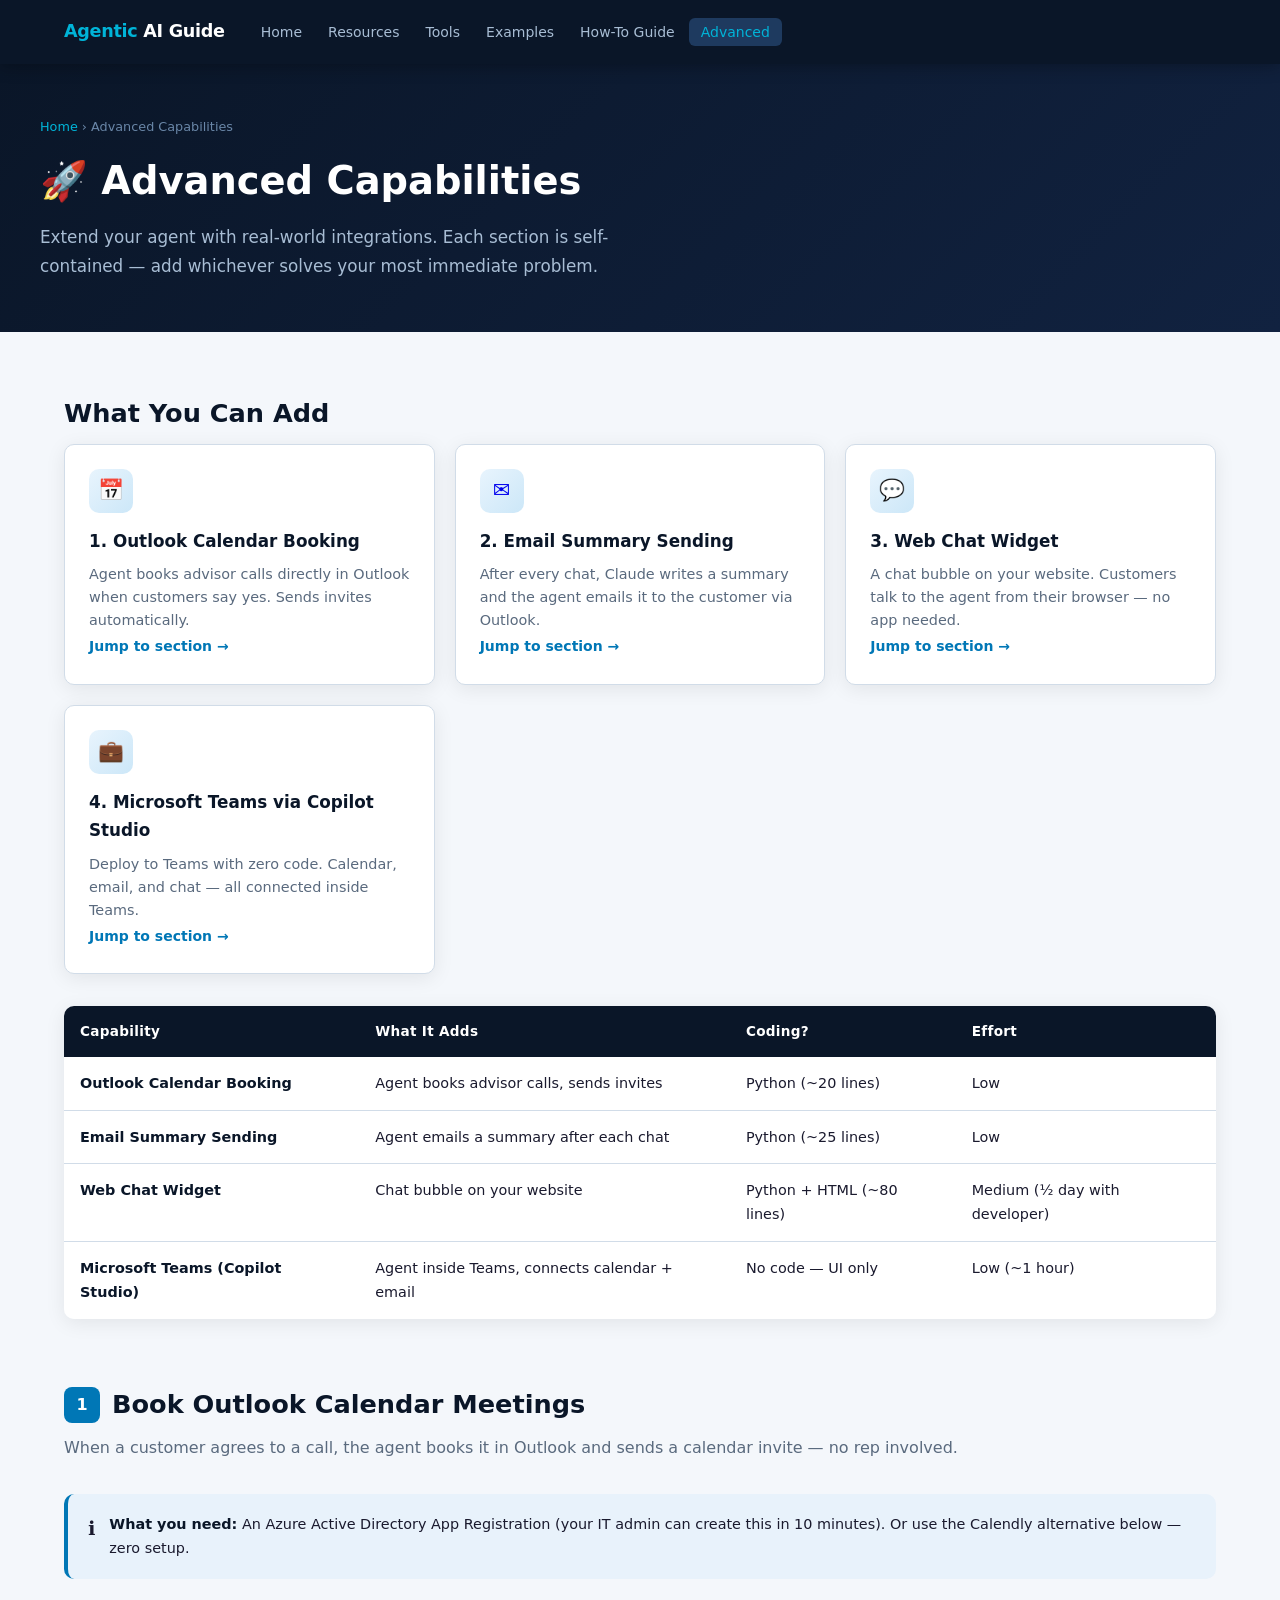
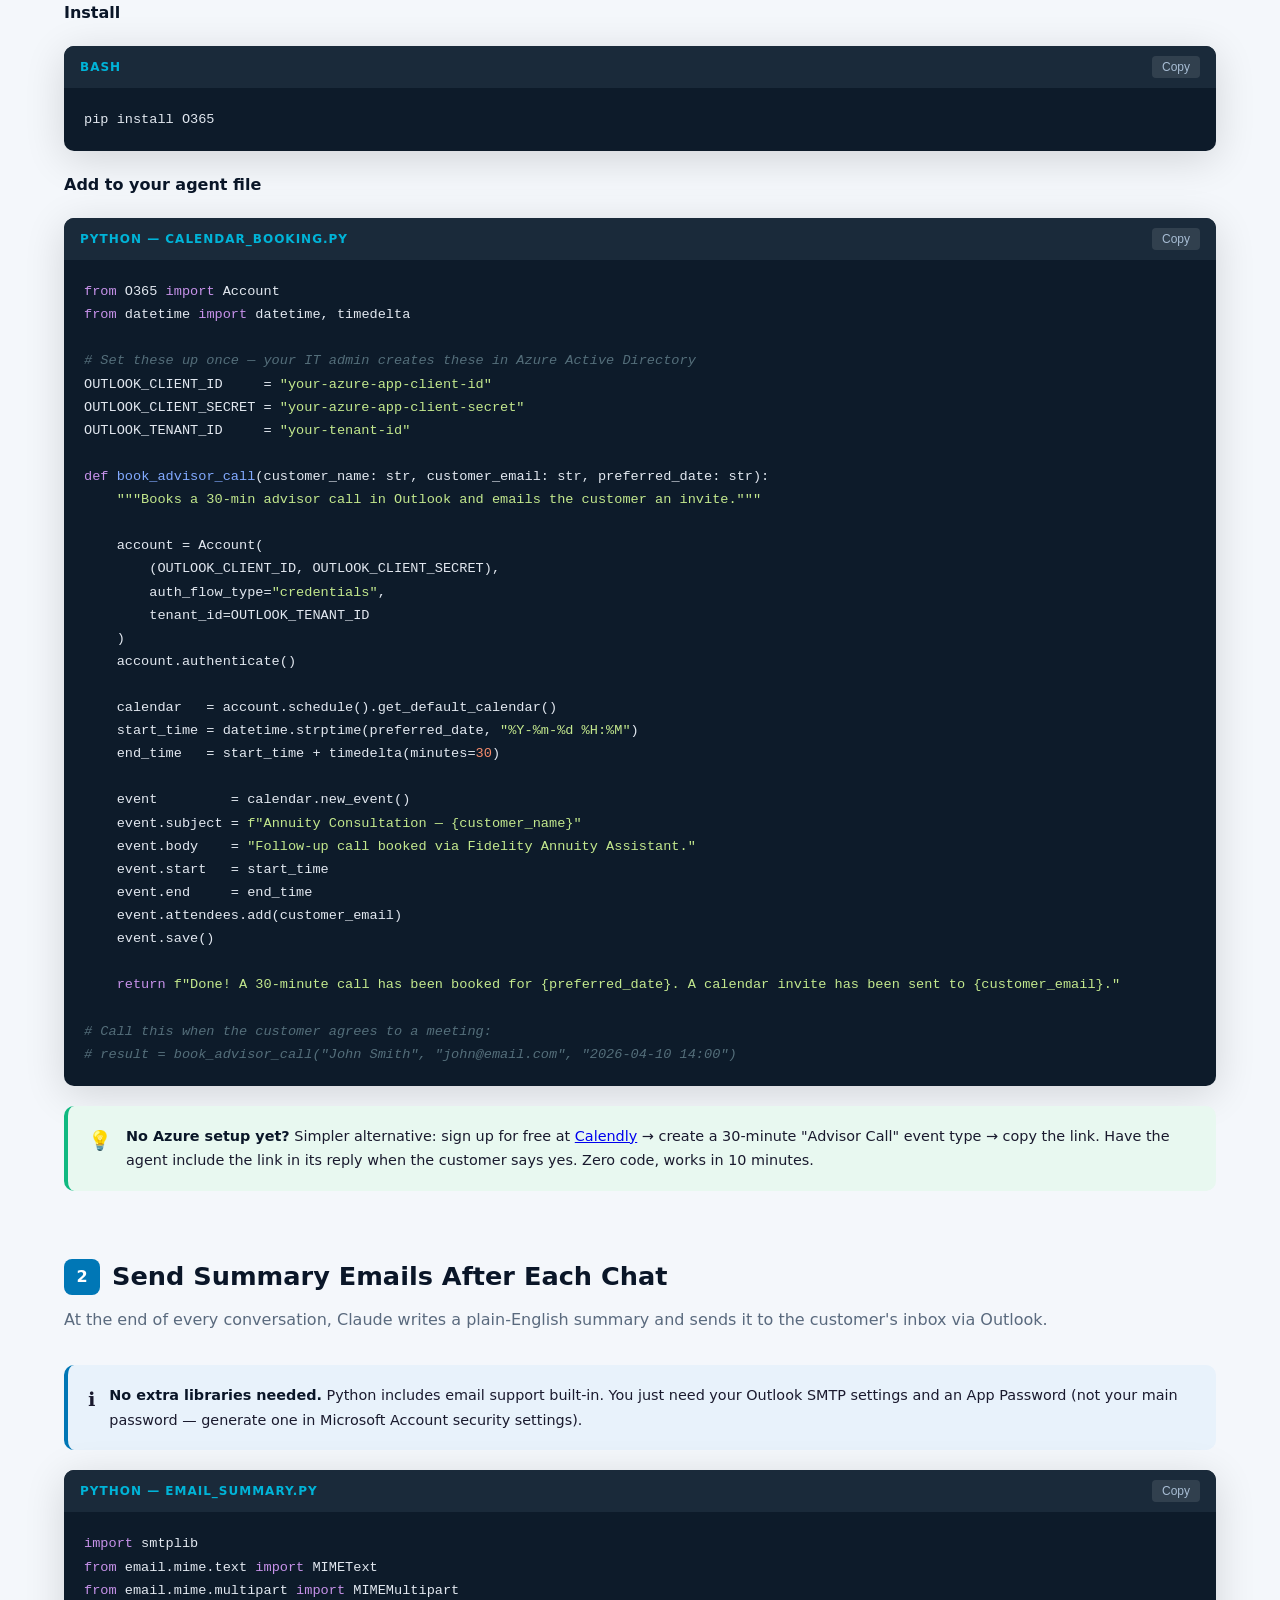
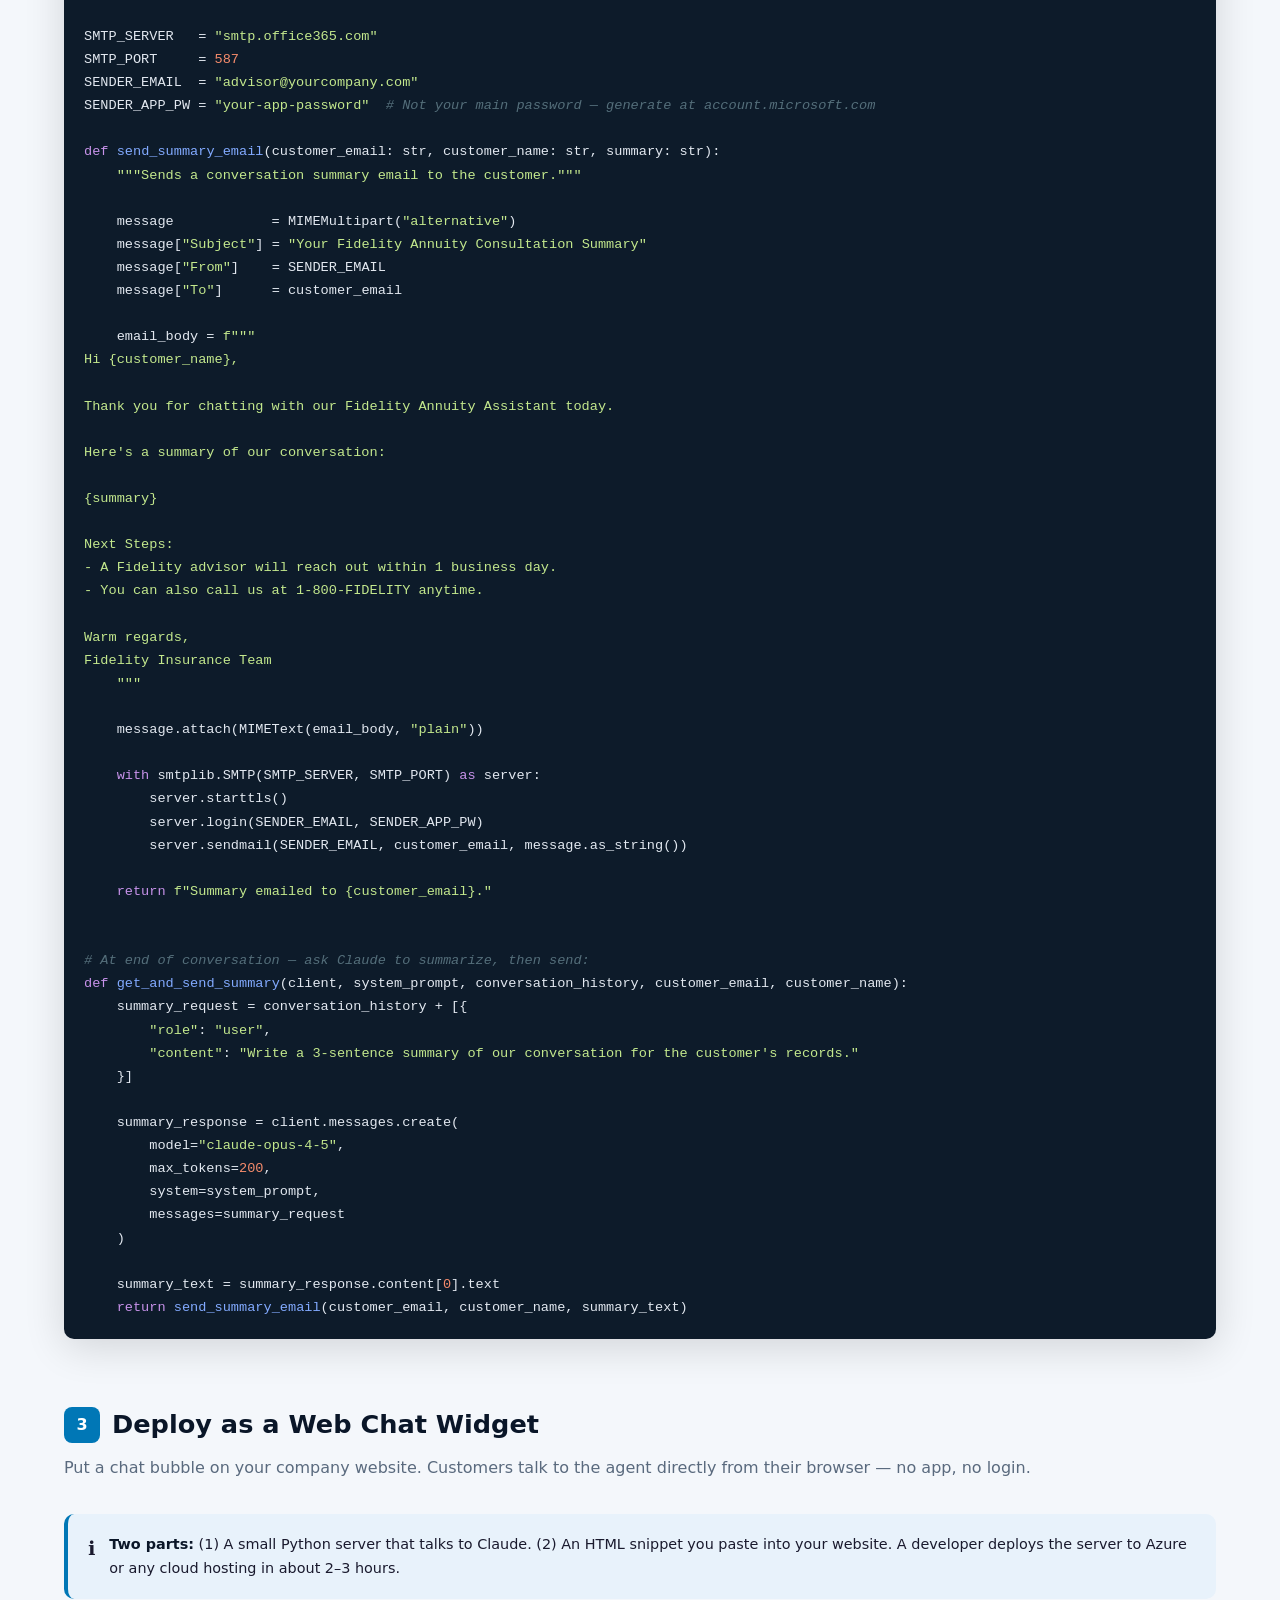
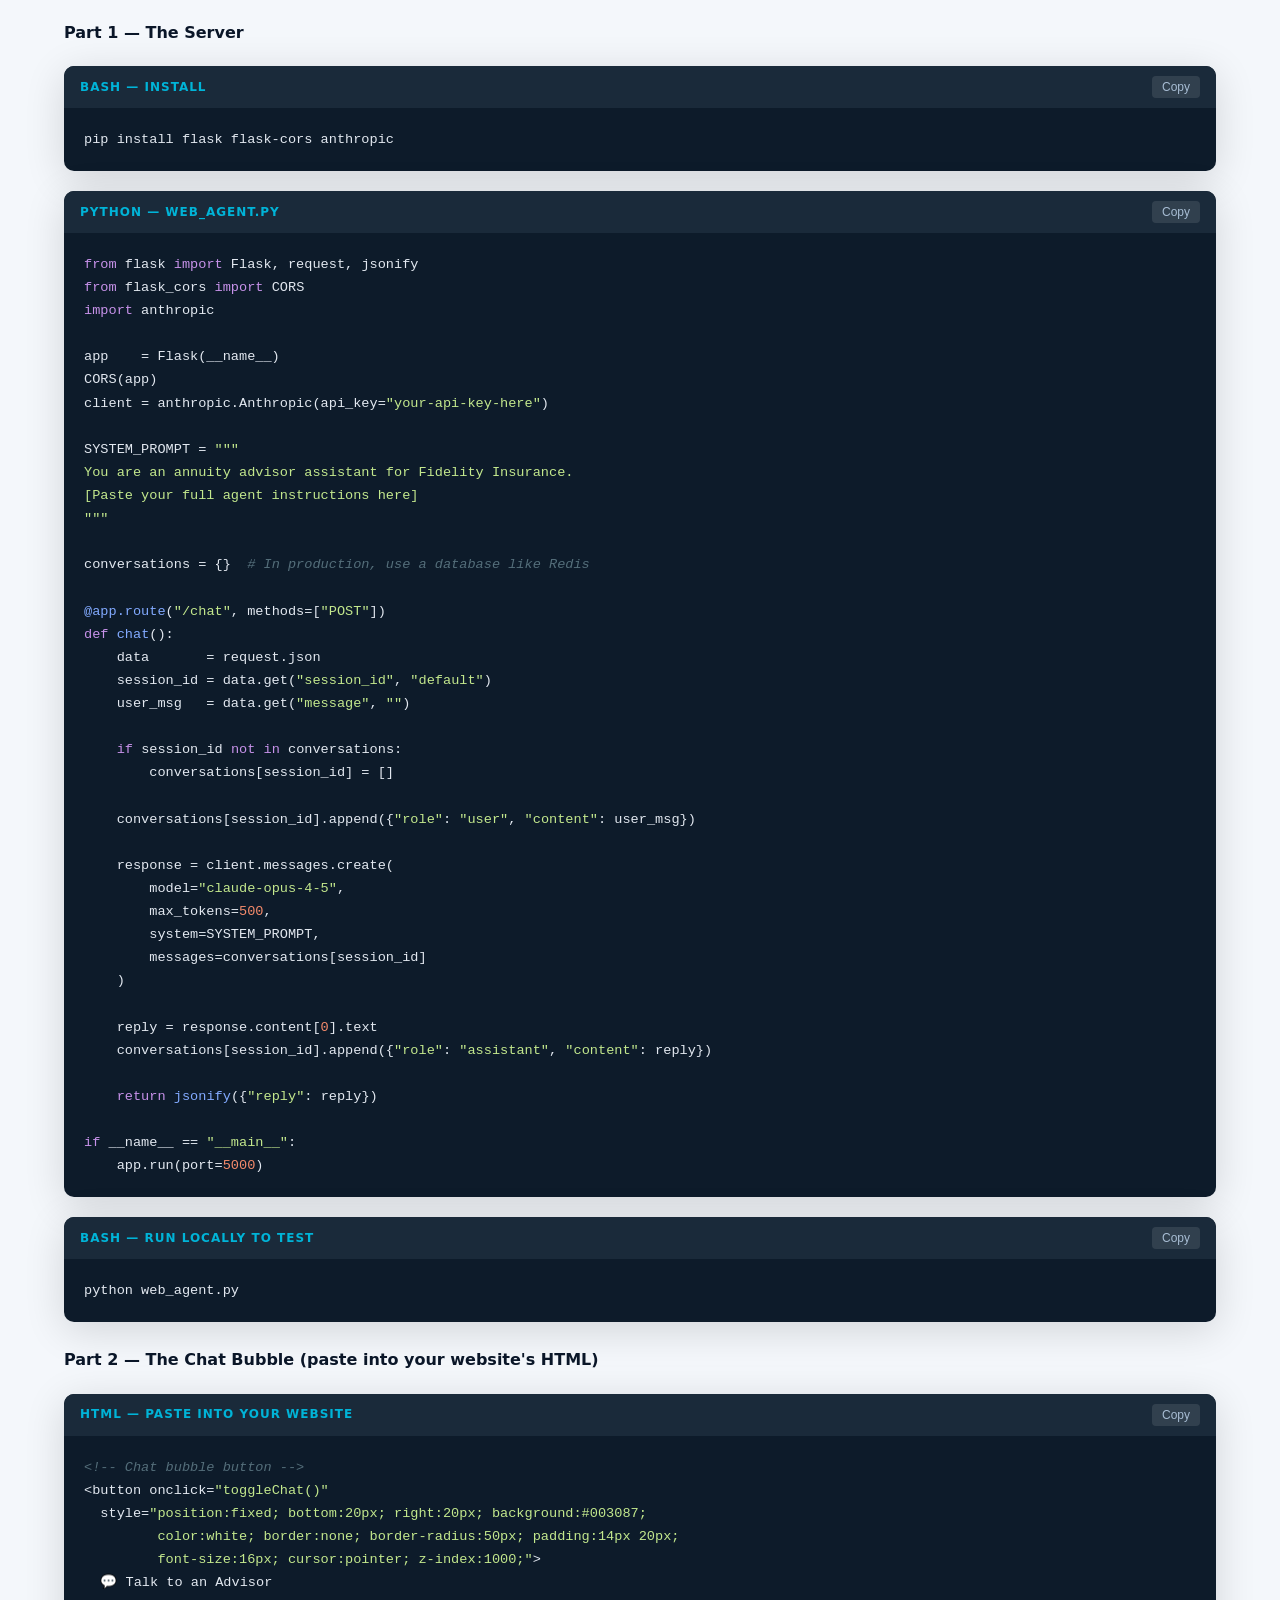
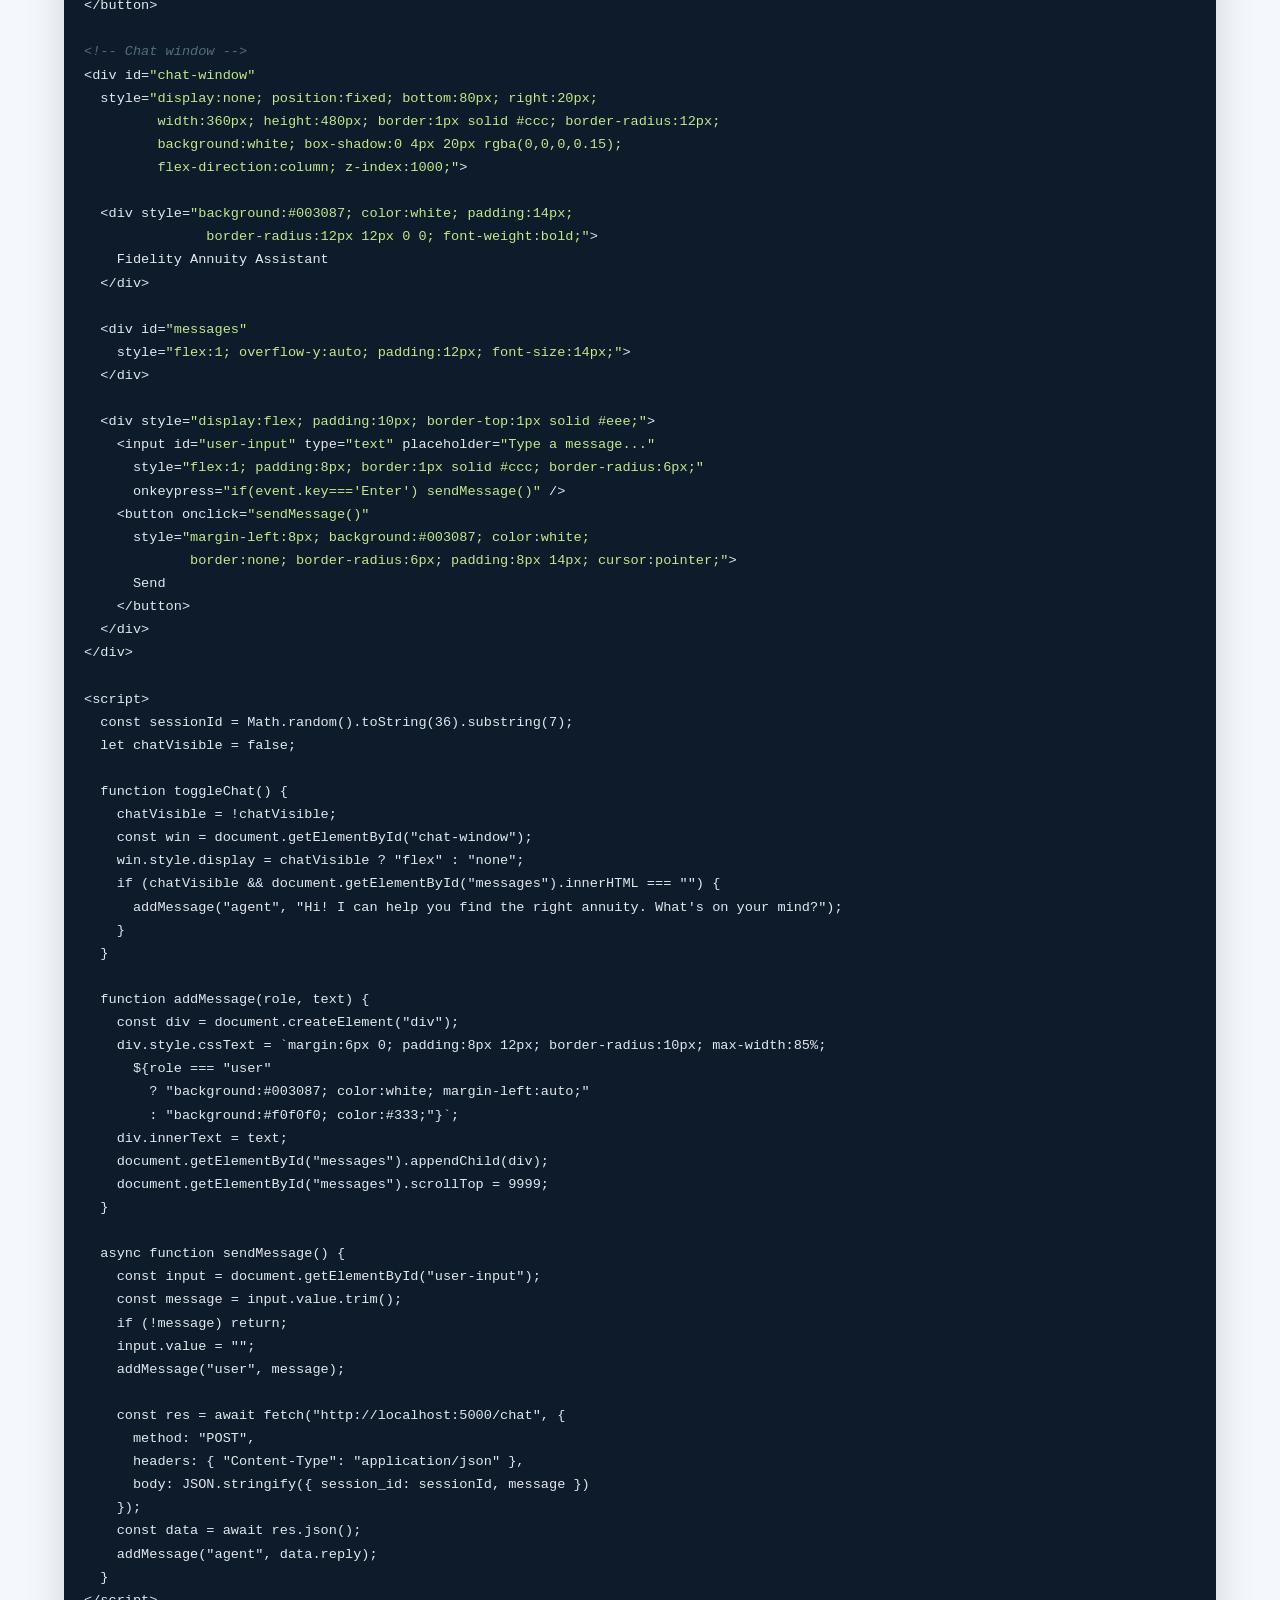
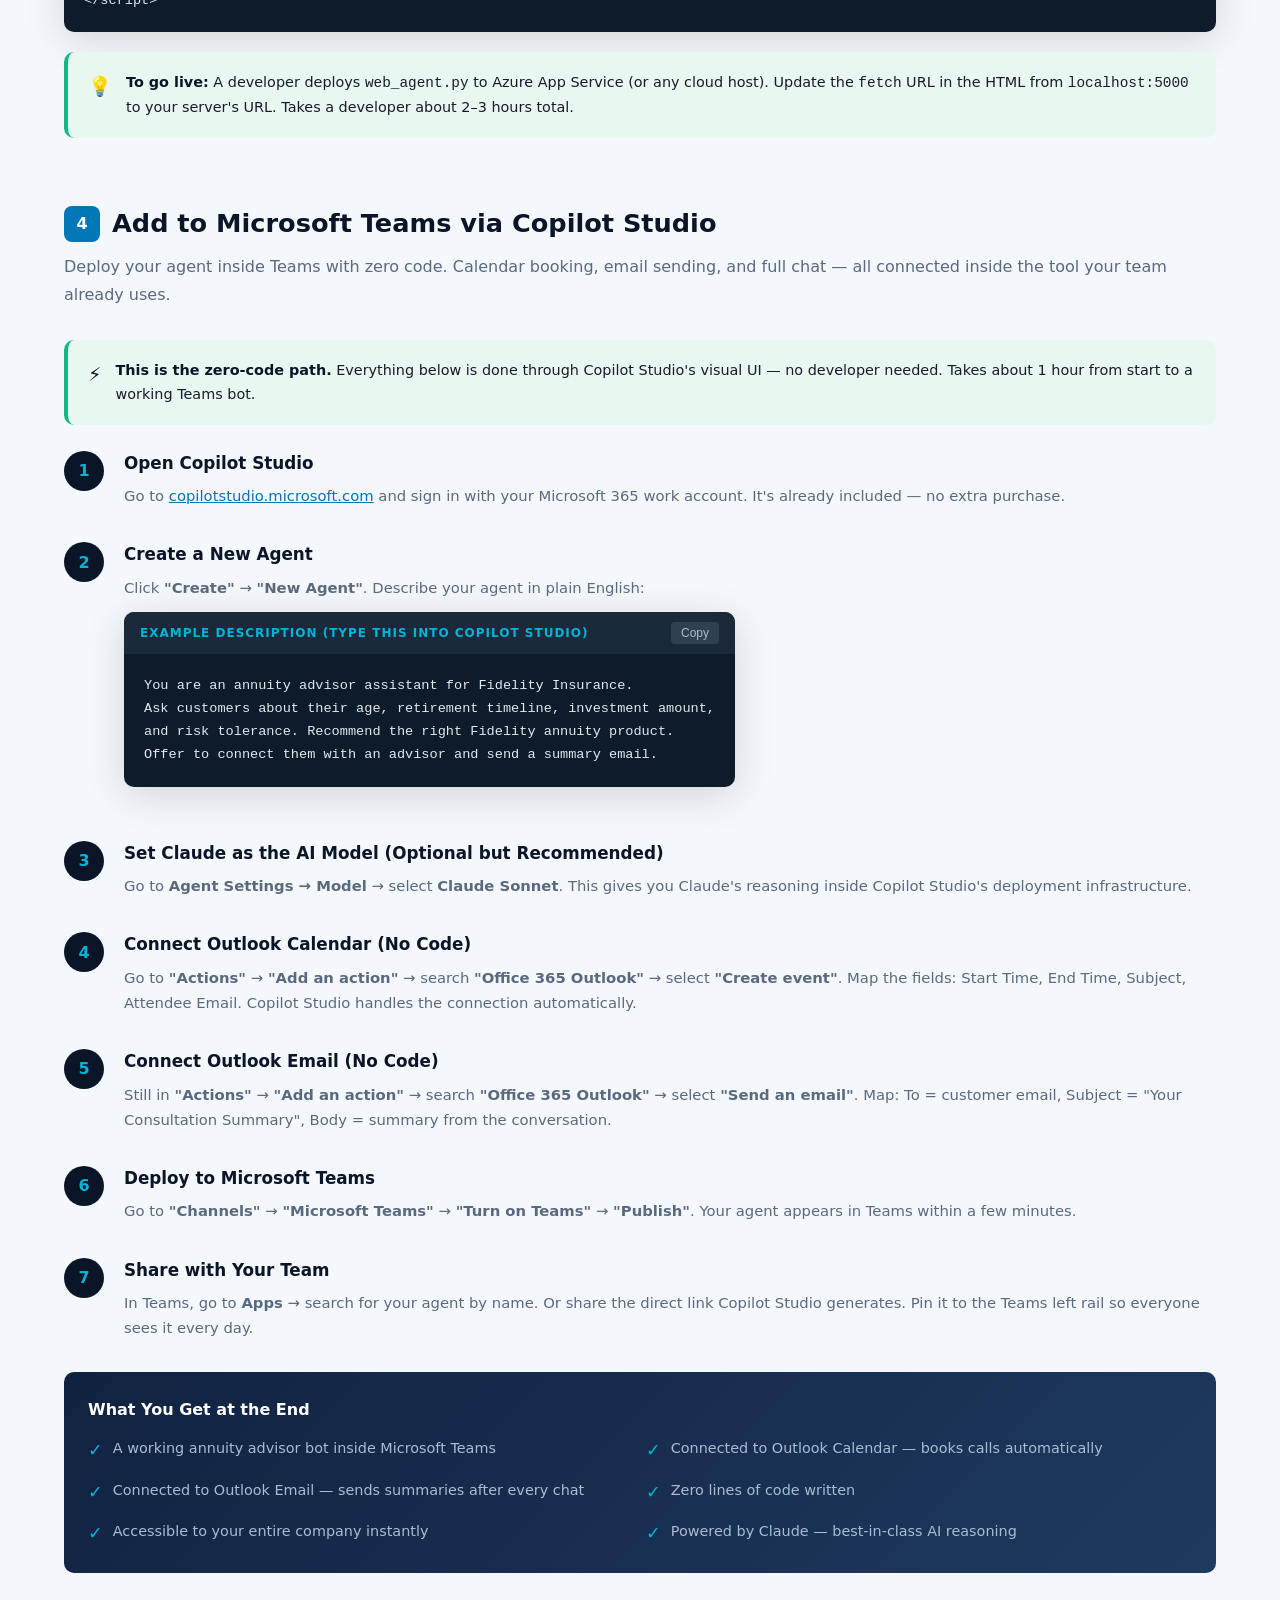
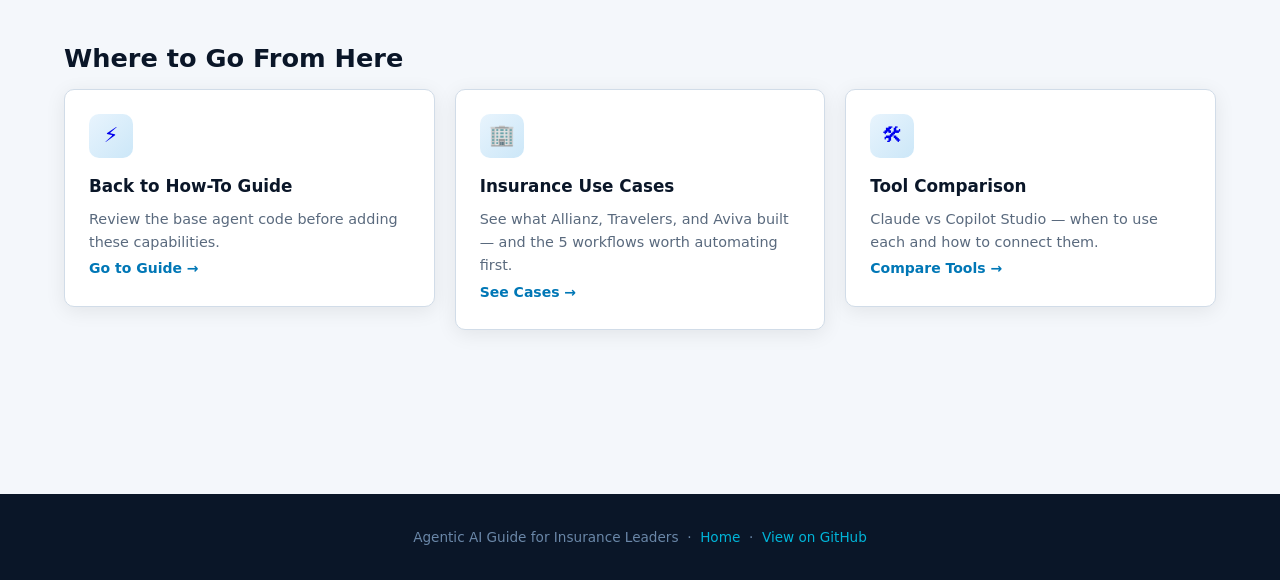
==== commit a808accc: "Rename Insurance nav tab to Examples Made-with: Cursor" ====
--- a/capabilities.html
+++ b/capabilities.html
@@ -15,7 +15,7 @@
       <li><a href="index.html">Home</a></li>
       <li><a href="resources.html">Resources</a></li>
       <li><a href="tools.html">Tools</a></li>
-      <li><a href="insurance.html">Insurance</a></li>
+      <li><a href="insurance.html">Examples</a></li>
       <li><a href="howto.html">How-To Guide</a></li>
       <li><a href="capabilities.html" class="active">Advanced</a></li>
     </ul>
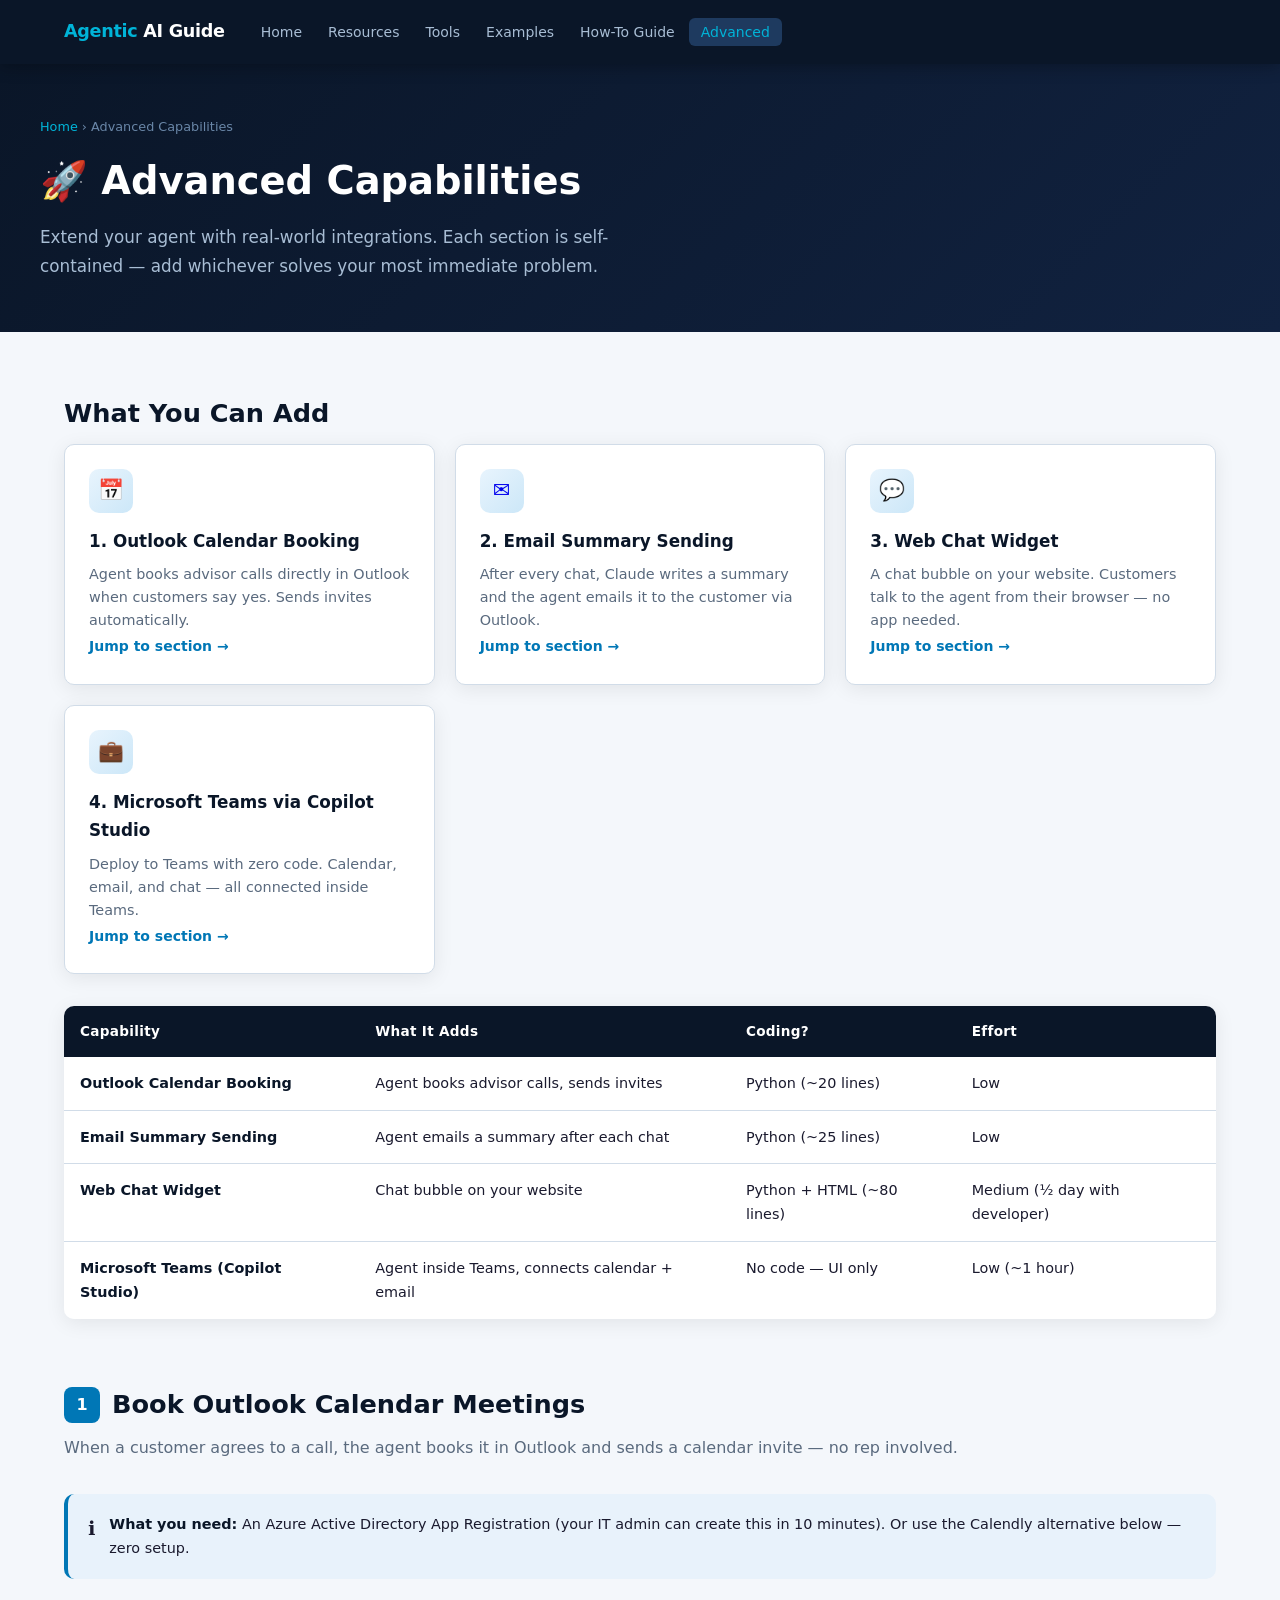
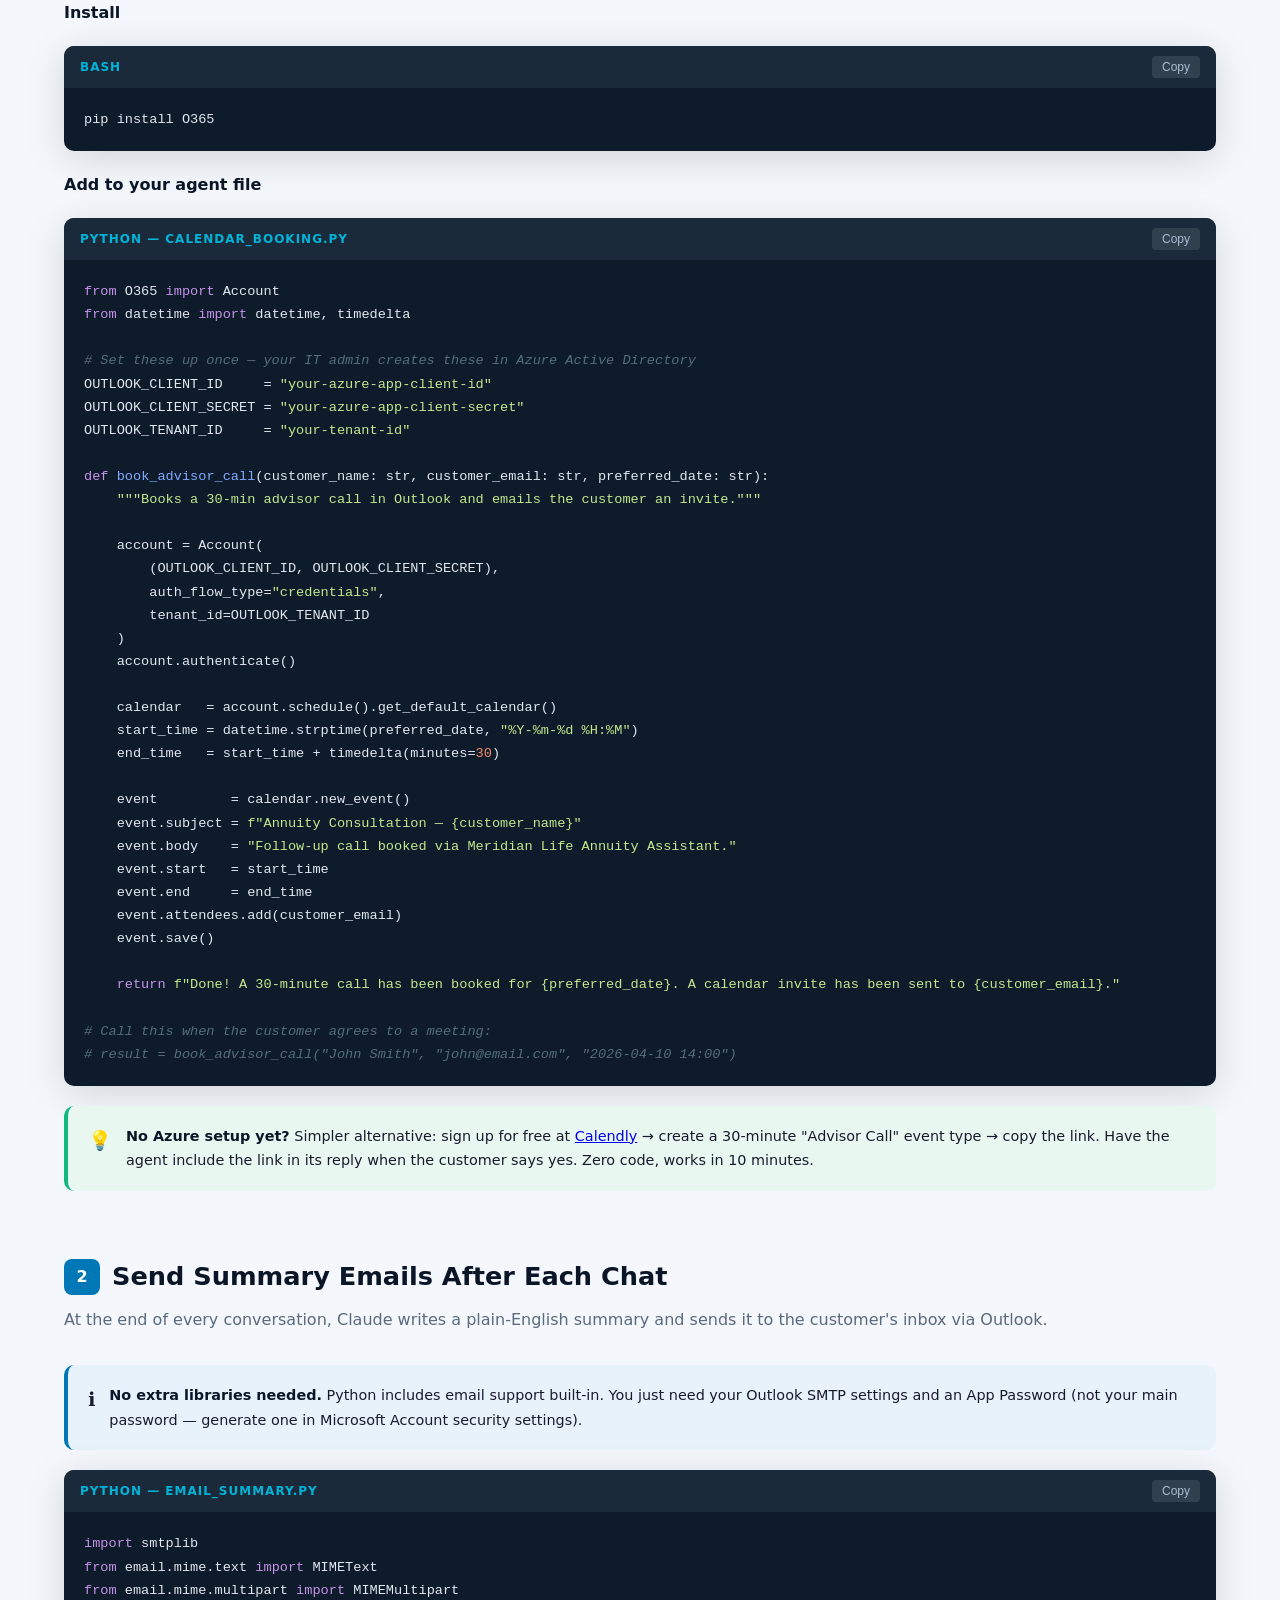
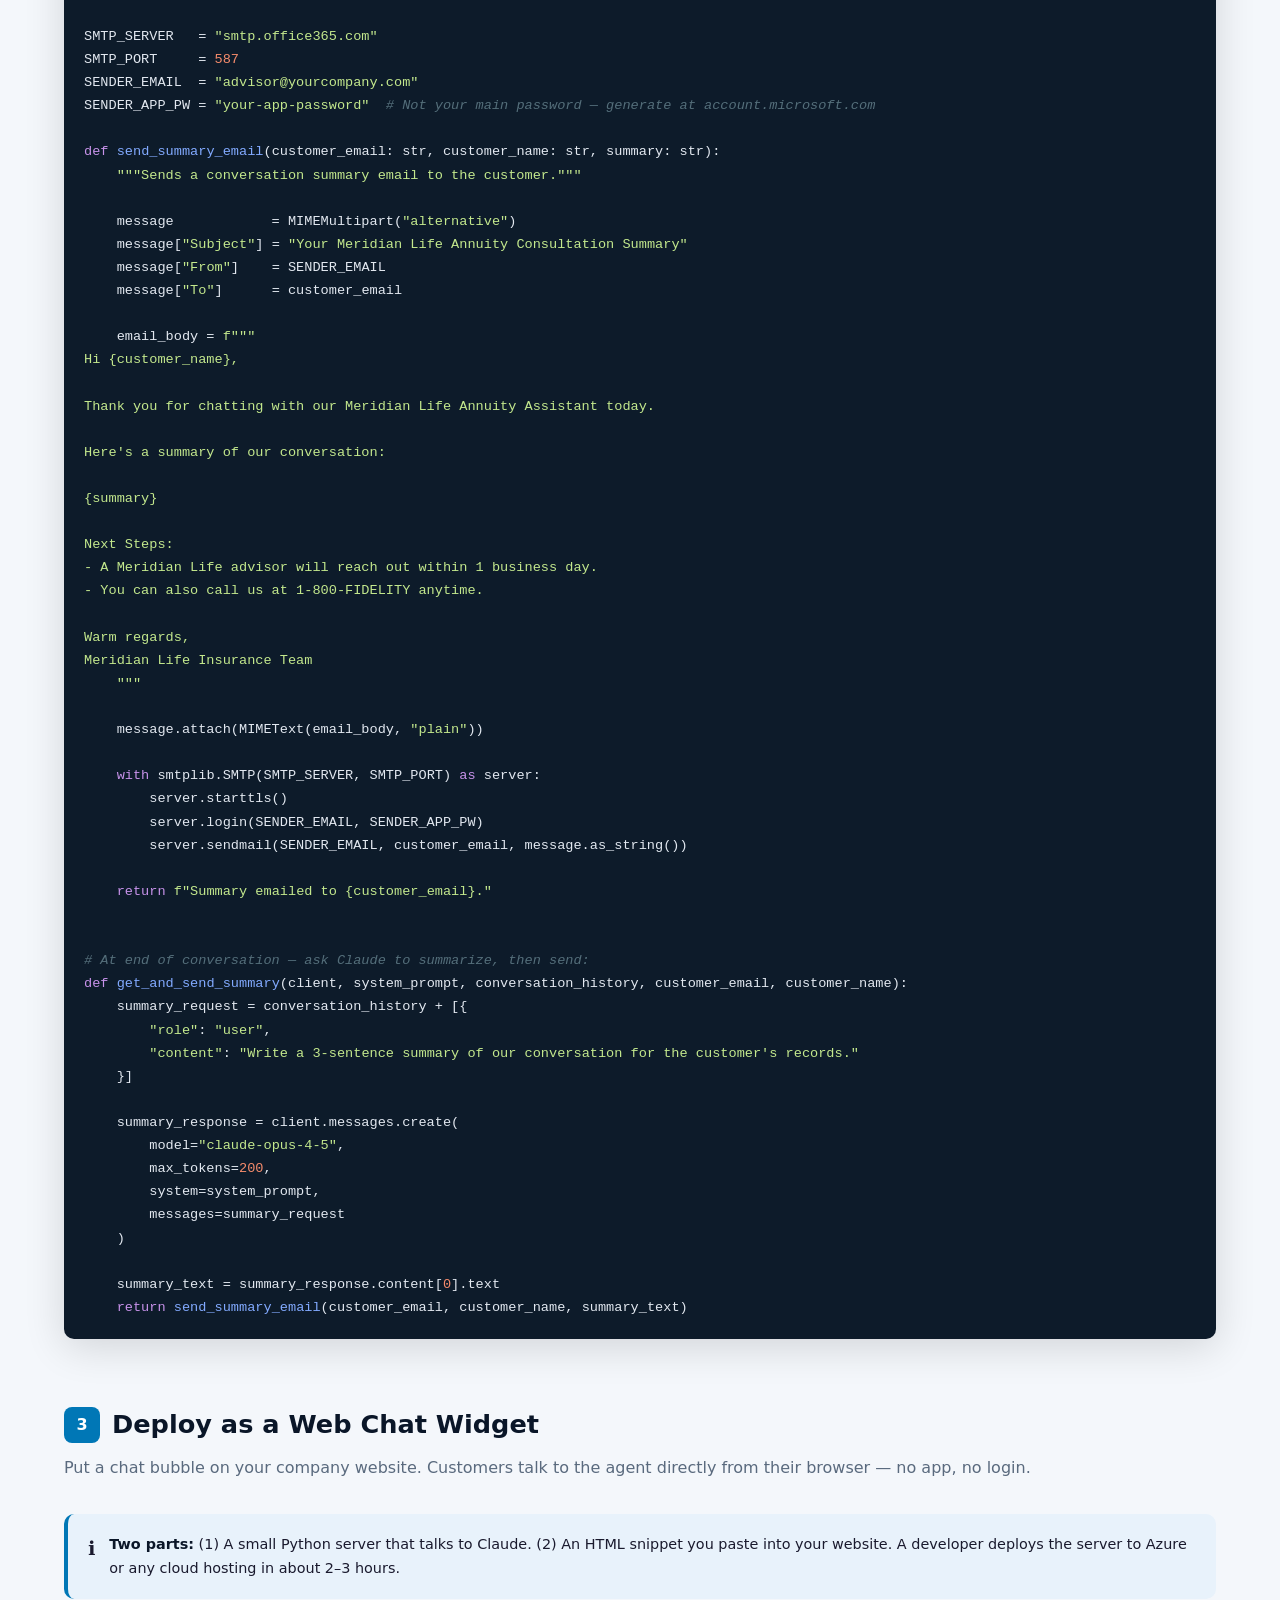
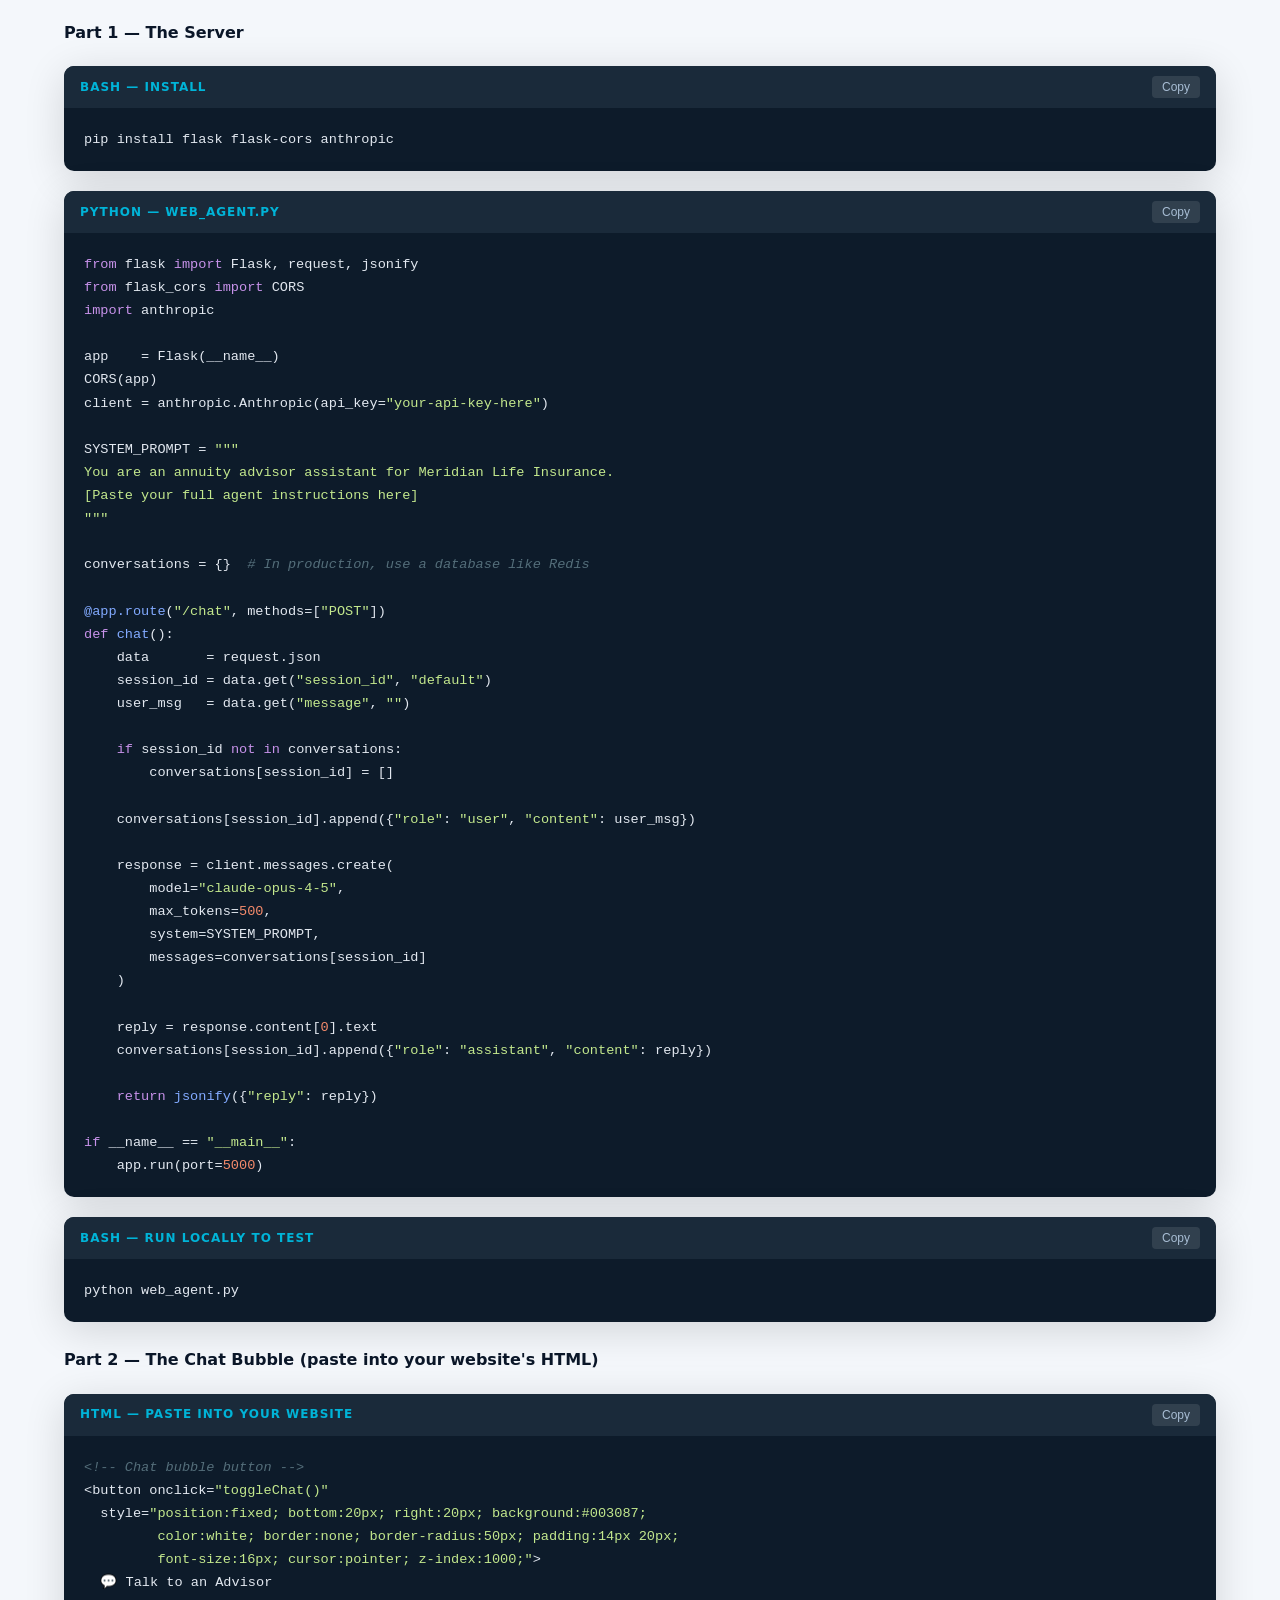
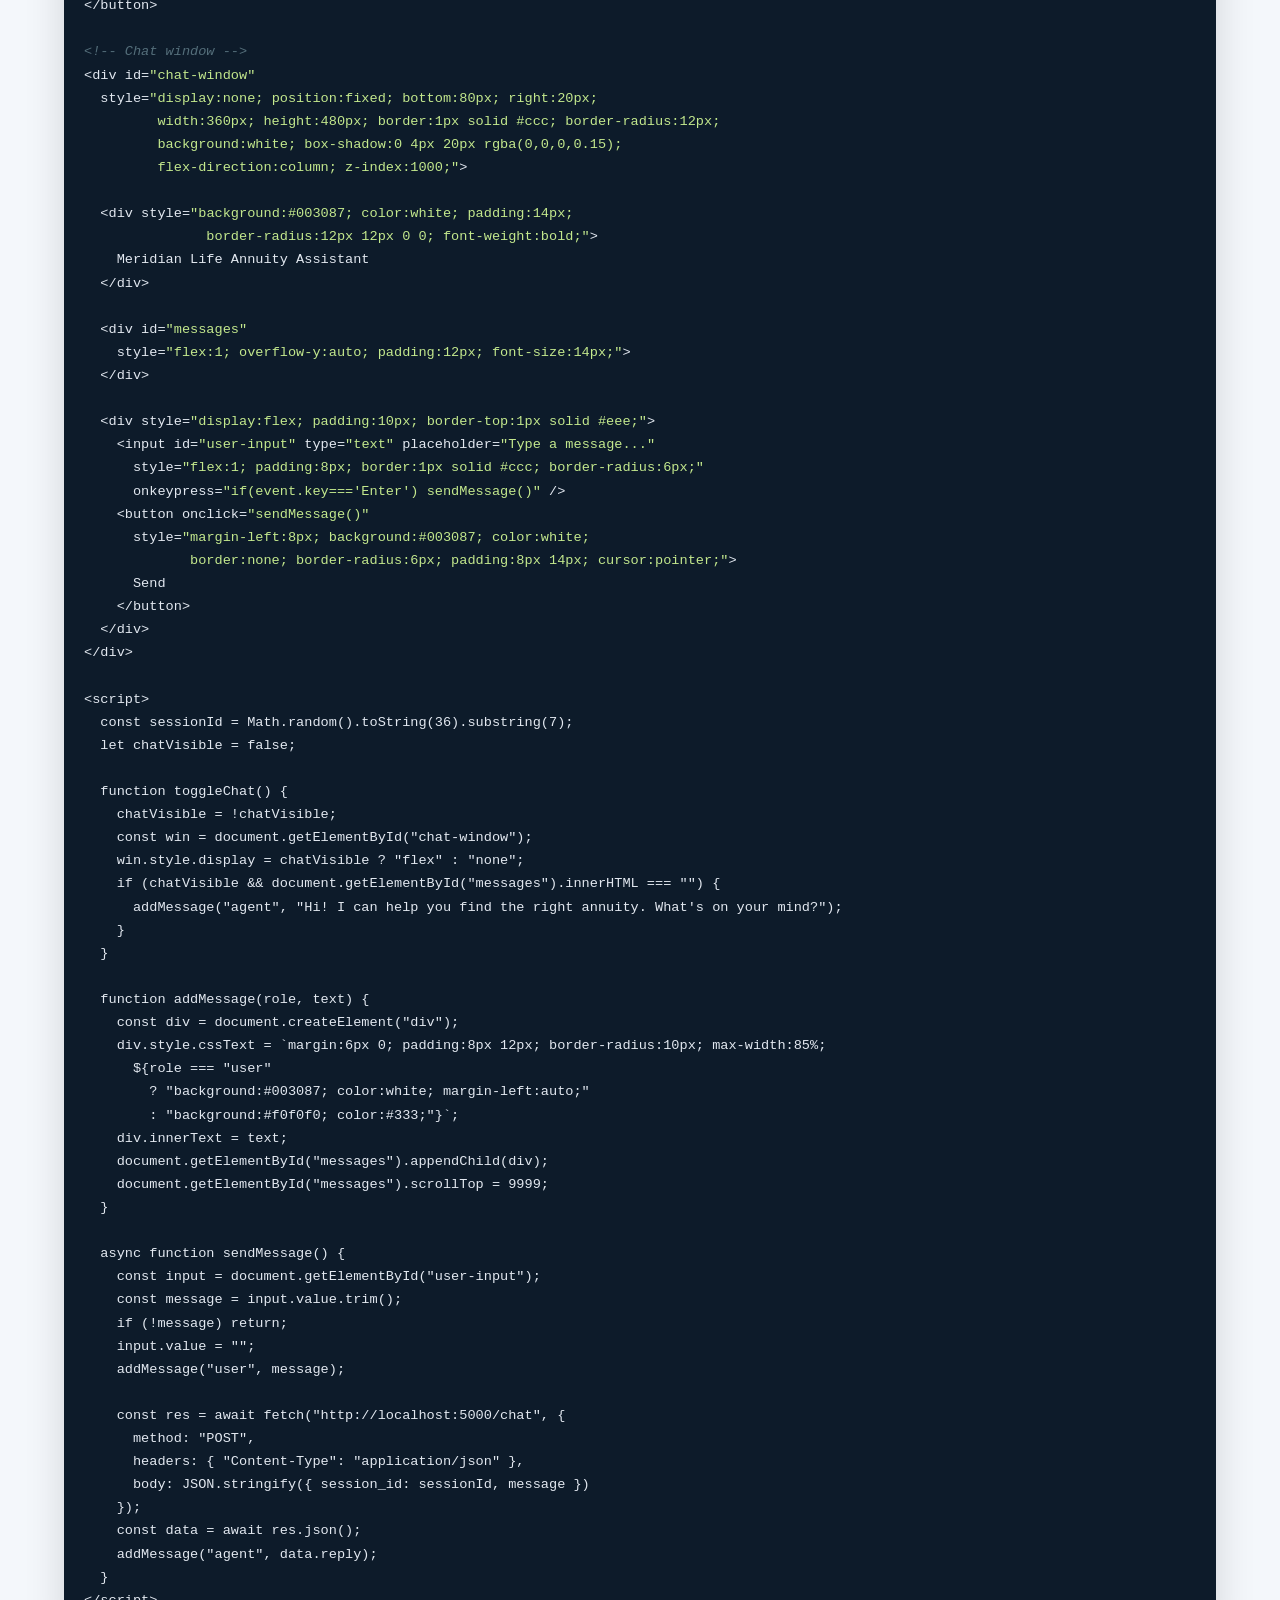
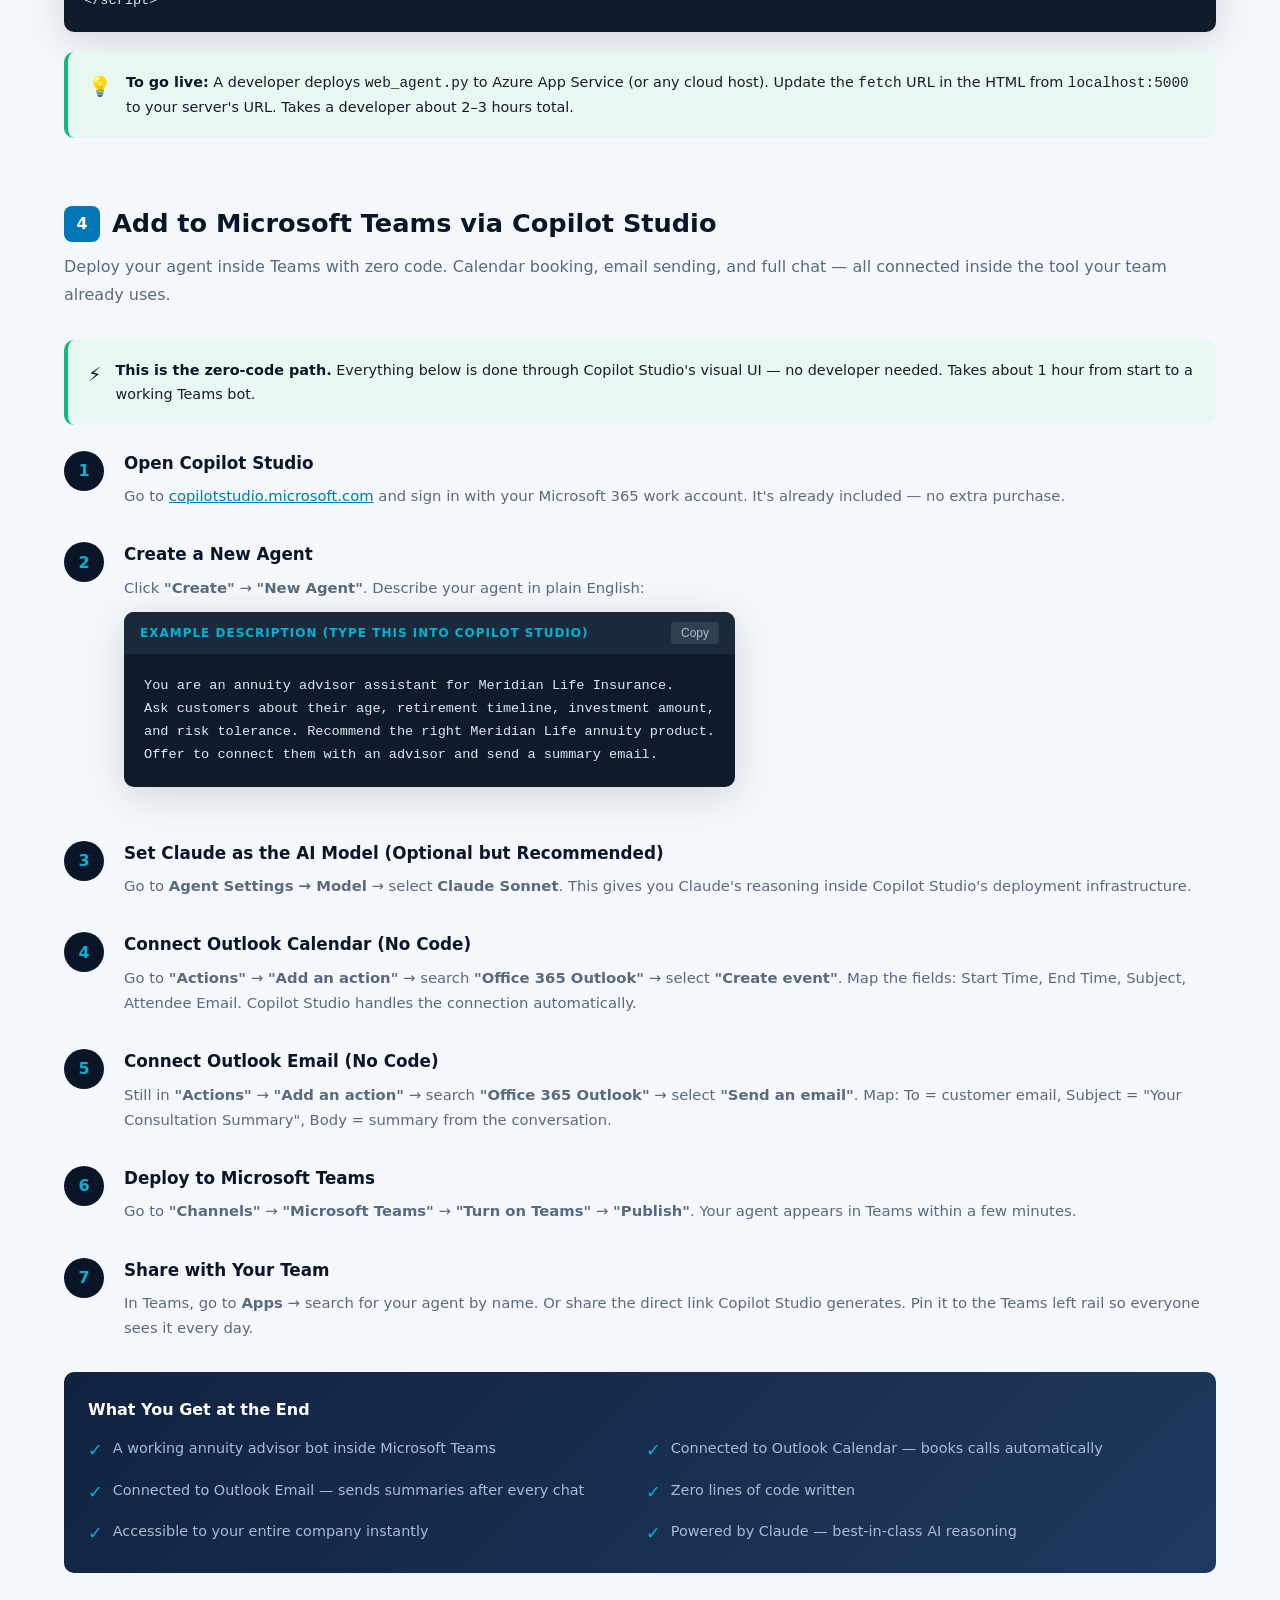
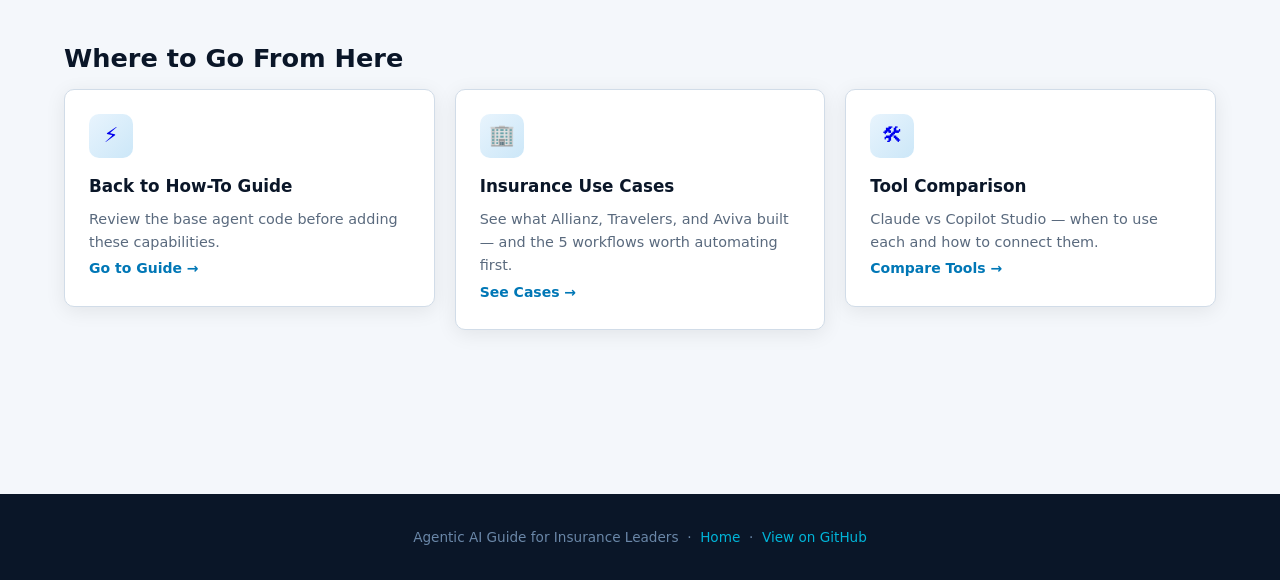
==== commit 5fe5c8b7: "Replace Fidelity with Meridian Life throughout Made-with: Cursor" ====
--- a/capabilities.html
+++ b/capabilities.html
@@ -152,7 +152,7 @@
 
     event         = calendar.new_event()
     event.subject = <span class="str">f"Annuity Consultation — {customer_name}"</span>
-    event.body    = <span class="str">"Follow-up call booked via Fidelity Annuity Assistant."</span>
+    event.body    = <span class="str">"Follow-up call booked via Meridian Life Annuity Assistant."</span>
     event.start   = start_time
     event.end     = end_time
     event.attendees.add(customer_email)
@@ -198,25 +198,25 @@
     <span class="str">"""Sends a conversation summary email to the customer."""</span>
 
     message            = MIMEMultipart(<span class="str">"alternative"</span>)
-    message[<span class="str">"Subject"</span>] = <span class="str">"Your Fidelity Annuity Consultation Summary"</span>
+    message[<span class="str">"Subject"</span>] = <span class="str">"Your Meridian Life Annuity Consultation Summary"</span>
     message[<span class="str">"From"</span>]    = SENDER_EMAIL
     message[<span class="str">"To"</span>]      = customer_email
 
     email_body = <span class="str">f"""
 Hi {customer_name},
 
-Thank you for chatting with our Fidelity Annuity Assistant today.
+Thank you for chatting with our Meridian Life Annuity Assistant today.
 
 Here's a summary of our conversation:
 
 {summary}
 
 Next Steps:
-- A Fidelity advisor will reach out within 1 business day.
+- A Meridian Life advisor will reach out within 1 business day.
 - You can also call us at 1-800-FIDELITY anytime.
 
 Warm regards,
-Fidelity Insurance Team
+Meridian Life Insurance Team
     """</span>
 
     message.attach(MIMEText(email_body, <span class="str">"plain"</span>))
@@ -278,7 +278,7 @@
 client = anthropic.Anthropic(api_key=<span class="str">"your-api-key-here"</span>)
 
 SYSTEM_PROMPT = <span class="str">"""
-You are an annuity advisor assistant for Fidelity Insurance.
+You are an annuity advisor assistant for Meridian Life Insurance.
 [Paste your full agent instructions here]
 """</span>
 
@@ -336,7 +336,7 @@
 
   &lt;div style=<span class="str">"background:#003087; color:white; padding:14px;
                border-radius:12px 12px 0 0; font-weight:bold;"</span>&gt;
-    Fidelity Annuity Assistant
+    Meridian Life Annuity Assistant
   &lt;/div&gt;
 
   &lt;div id=<span class="str">"messages"</span>
@@ -431,9 +431,9 @@
           <p>Click <strong>"Create"</strong> → <strong>"New Agent"</strong>. Describe your agent in plain English:</p>
           <div class="code-block" style="margin-top:12px;">
             <div class="code-header"><span class="code-lang">Example description (type this into Copilot Studio)</span><button class="copy-btn" onclick="copyCode(this)">Copy</button></div>
-            <pre><code>You are an annuity advisor assistant for Fidelity Insurance.
+            <pre><code>You are an annuity advisor assistant for Meridian Life Insurance.
 Ask customers about their age, retirement timeline, investment amount,
-and risk tolerance. Recommend the right Fidelity annuity product.
+and risk tolerance. Recommend the right Meridian Life annuity product.
 Offer to connect them with an advisor and send a summary email.</code></pre>
           </div>
         </div>
